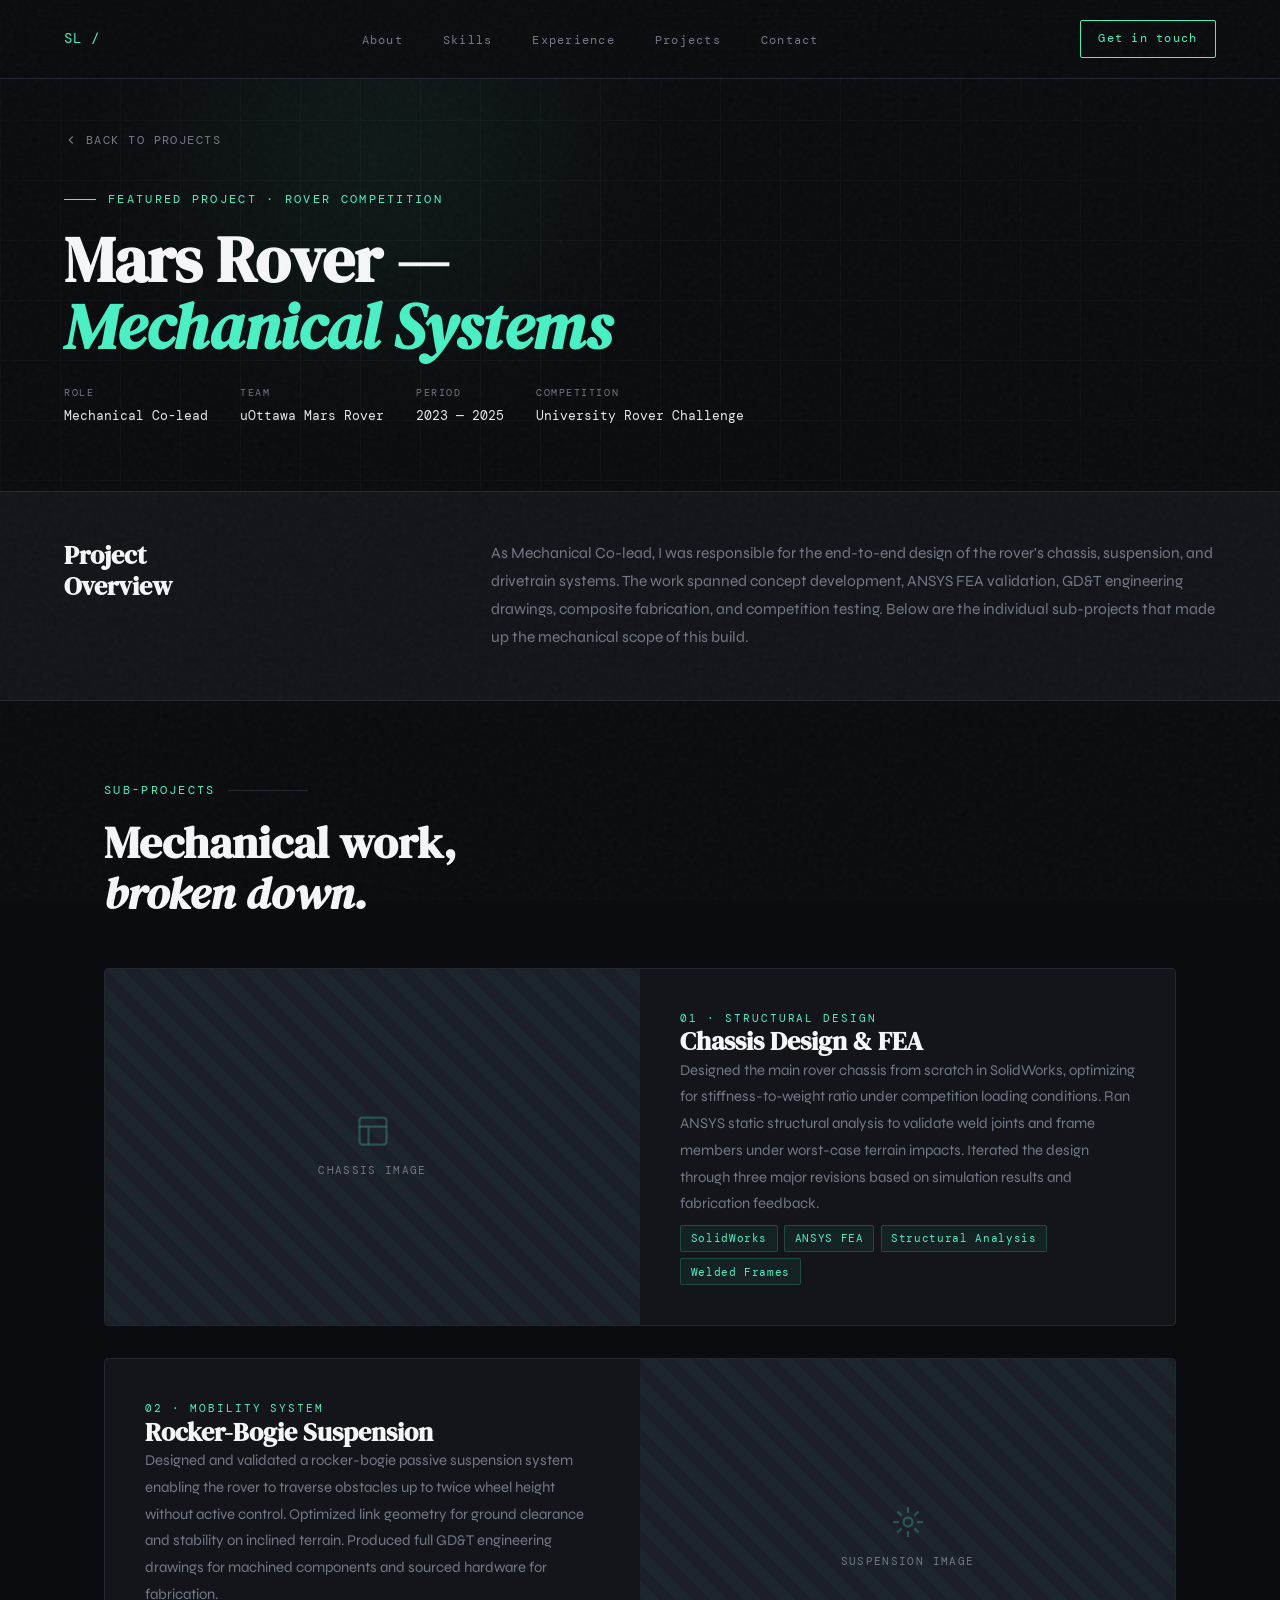
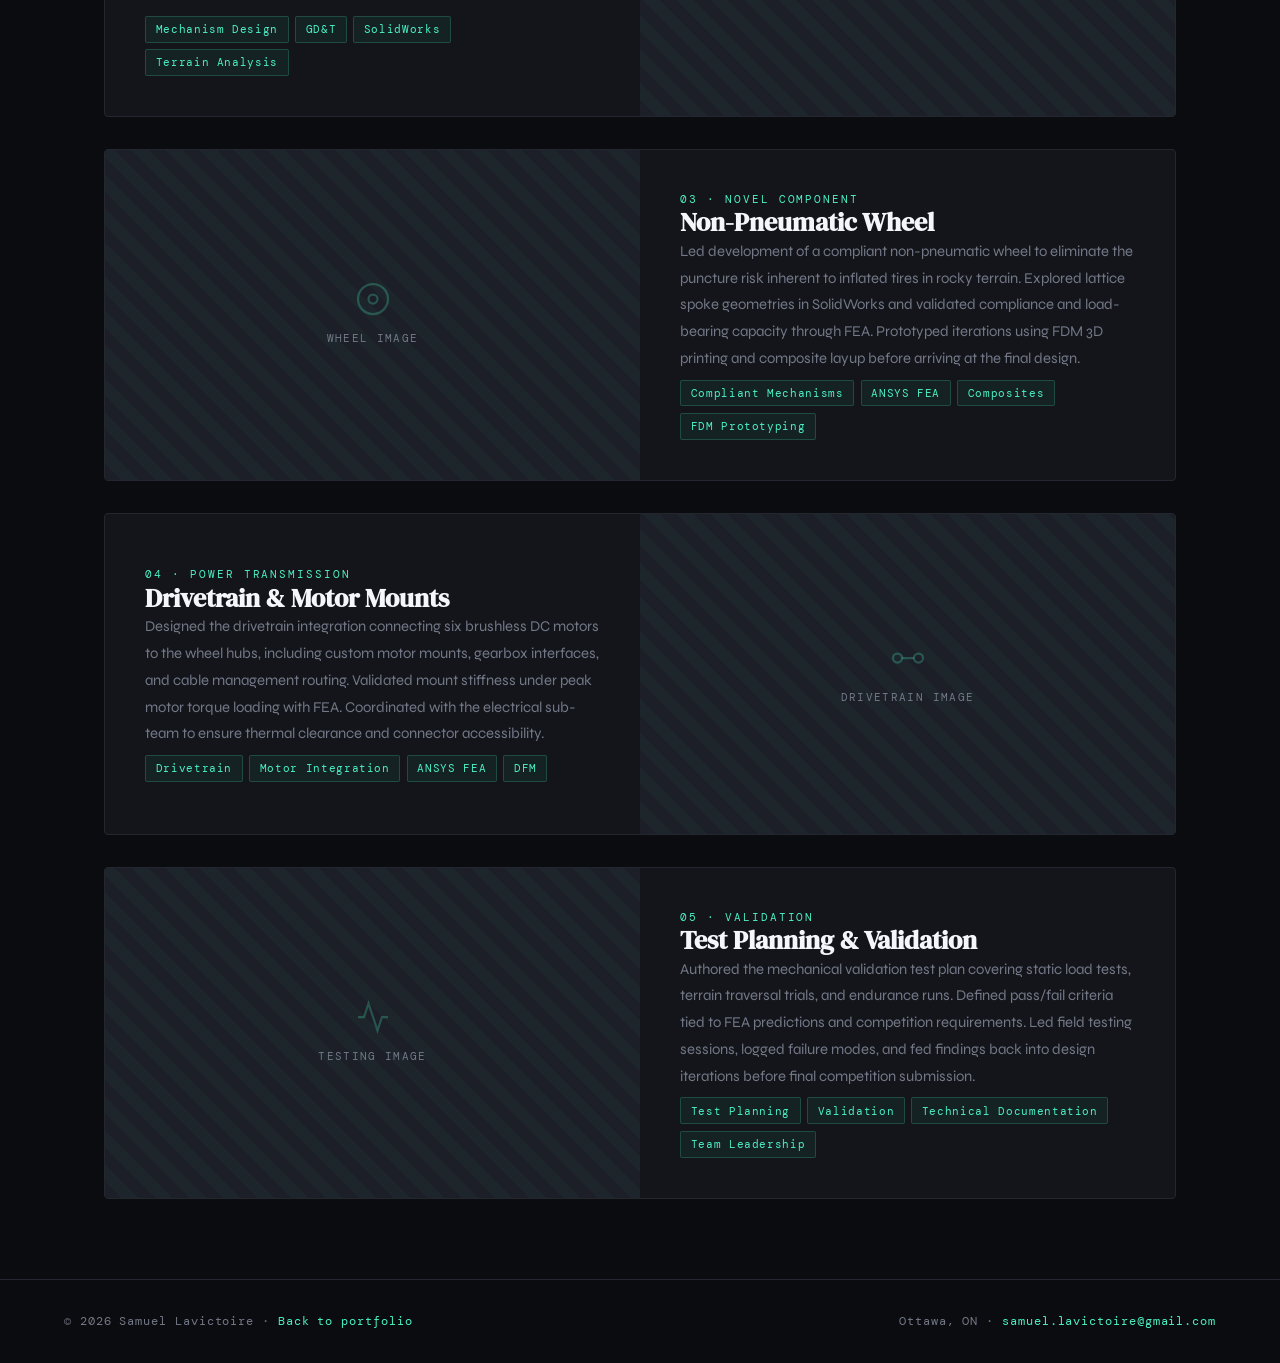
==== rover.html @ cd23159d "added project page" ====
<!DOCTYPE html>
<html lang="en">
<head>
  <meta charset="UTF-8" />
  <meta name="viewport" content="width=device-width, initial-scale=1.0" />
  <title>Mars Rover Project — Samuel Lavictoire</title>
  <link rel="preconnect" href="https://fonts.googleapis.com" />
  <link rel="preconnect" href="https://fonts.gstatic.com" crossorigin />
  <link href="https://fonts.googleapis.com/css2?family=DM+Serif+Display:ital@0;1&family=DM+Mono:wght@300;400;500&family=Syne:wght@400;500;600;700;800&display=swap" rel="stylesheet" />
  <link rel="stylesheet" href="style.css" />
  <style>
    /* ─── ROVER PAGE EXTRAS ──────────────────────────── */

    /* Hero banner */
    .rover-hero {
      min-height: 52vh;
      max-width: 100%;
      padding: 0 4rem;
      display: flex;
      align-items: flex-end;
      position: relative;
      overflow: hidden;
      padding-bottom: 4rem;
    }
    .rover-hero-bg {
      position: absolute;
      inset: 0;
      background-image:
        linear-gradient(var(--border) 1px, transparent 1px),
        linear-gradient(90deg, var(--border) 1px, transparent 1px);
      background-size: 60px 60px;
      opacity: 0.3;
      mask-image: radial-gradient(ellipse 80% 90% at 40% 60%, black 20%, transparent 100%);
    }
    .rover-hero-glow {
      position: absolute;
      width: 600px; height: 600px;
      border-radius: 50%;
      background: radial-gradient(circle, rgba(74,240,196,0.06) 0%, transparent 70%);
      top: 30%; left: 30%;
      transform: translate(-50%, -50%);
      pointer-events: none;
    }
    .rover-hero-inner {
      position: relative;
      width: 100%;
      max-width: 1200px;
      margin: 0 auto;
      padding-top: 8rem;
    }
    .back-link {
      display: inline-flex;
      align-items: center;
      gap: 0.5rem;
      font-family: var(--ff-mono);
      font-size: 0.75rem;
      letter-spacing: 0.12em;
      color: var(--muted);
      margin-bottom: 2.5rem;
      transition: color 0.2s;
      animation: fadeUp 0.5s var(--ease) both;
    }
    .back-link:hover { color: var(--accent); }
    .back-link svg { width: 14px; height: 14px; }
    .rover-hero-label {
      font-family: var(--ff-mono);
      font-size: 0.72rem;
      letter-spacing: 0.2em;
      color: var(--accent);
      margin-bottom: 1rem;
      display: flex;
      align-items: center;
      gap: 0.75rem;
      animation: fadeUp 0.6s 0.05s var(--ease) both;
    }
    .rover-hero-label::before {
      content: '';
      display: block;
      width: 2rem; height: 1px;
      background: var(--accent);
    }
    .rover-hero-title {
      font-family: var(--ff-display);
      font-size: clamp(2.2rem, 5vw, 4.5rem);
      color: var(--heading);
      line-height: 1.05;
      margin-bottom: 1.5rem;
      animation: fadeUp 0.6s 0.1s var(--ease) both;
    }
    .rover-hero-title em { font-style: italic; color: var(--accent); }
    .rover-hero-meta {
      display: flex;
      flex-wrap: wrap;
      gap: 2rem;
      animation: fadeUp 0.6s 0.15s var(--ease) both;
    }
    .rover-meta-item {
      display: flex;
      flex-direction: column;
      gap: 0.2rem;
    }
    .rover-meta-label {
      font-family: var(--ff-mono);
      font-size: 0.65rem;
      letter-spacing: 0.15em;
      color: var(--muted);
    }
    .rover-meta-value {
      font-family: var(--ff-mono);
      font-size: 0.82rem;
      color: var(--text);
    }

    /* Overview strip */
    .rover-overview {
      border-top: 1px solid var(--border);
      border-bottom: 1px solid var(--border);
      padding: 3rem 4rem;
      max-width: 100%;
      background: var(--surface);
    }
    .rover-overview-inner {
      max-width: 1200px;
      margin: 0 auto;
      display: grid;
      grid-template-columns: 1fr 2fr;
      gap: 4rem;
      align-items: start;
    }
    .rover-overview h2 {
      font-family: var(--ff-display);
      font-size: 1.6rem;
      color: var(--heading);
      line-height: 1.2;
    }
    .rover-overview p {
      color: var(--muted);
      font-size: 0.97rem;
      line-height: 1.8;
    }

    /* Sub-project cards section */
    .rover-projects-section {
      padding: 5rem 4rem;
      max-width: 1200px;
      margin: 0 auto;
    }
    .rover-projects-grid {
      display: grid;
      grid-template-columns: 1fr;
      gap: 2rem;
    }

    /* Each sub-project card */
    .rp-card {
      background: var(--surface);
      border: 1px solid var(--border);
      border-radius: 4px;
      display: grid;
      grid-template-columns: 1fr 1fr;
      overflow: hidden;
      transition: border-color 0.3s var(--ease), transform 0.3s var(--ease);
      opacity: 0;
      transform: translateY(24px);
    }
    .rp-card.visible {
      opacity: 1;
      transform: none;
    }
    .rp-card:hover { border-color: var(--accent); transform: translateY(-3px); }
    .rp-card.reverse { grid-template-columns: 1fr 1fr; }
    .rp-card.reverse .rp-image { order: 2; }
    .rp-card.reverse .rp-content { order: 1; }

    .rp-image {
      position: relative;
      overflow: hidden;
      min-height: 320px;
      background: var(--surface2);
    }
    .rp-image img {
      width: 100%;
      height: 100%;
      object-fit: cover;
      display: block;
      transition: transform 0.5s var(--ease);
    }
    .rp-card:hover .rp-image img { transform: scale(1.04); }
    .rp-image-placeholder {
      width: 100%;
      height: 100%;
      min-height: 320px;
      display: flex;
      align-items: center;
      justify-content: center;
      flex-direction: column;
      gap: 0.75rem;
      background: var(--surface2);
      position: relative;
      overflow: hidden;
    }
    .rp-image-placeholder::before {
      content: '';
      position: absolute;
      inset: 0;
      background: repeating-linear-gradient(
        45deg,
        transparent,
        transparent 12px,
        rgba(74,240,196,0.03) 12px,
        rgba(74,240,196,0.03) 24px
      );
    }
    .rp-image-placeholder span {
      font-family: var(--ff-mono);
      font-size: 0.7rem;
      letter-spacing: 0.12em;
      color: var(--muted);
      position: relative;
    }

    .rp-content {
      padding: 2.5rem;
      display: flex;
      flex-direction: column;
      gap: 1rem;
      justify-content: center;
    }
    .rp-number {
      font-family: var(--ff-display);
      font-size: 3.5rem;
      color: rgba(74,240,196,0.08);
      line-height: 1;
      position: absolute;
      top: 1.5rem;
      right: 2rem;
      pointer-events: none;
      user-select: none;
    }
    .rp-content-inner { position: relative; }
    .rp-label {
      font-family: var(--ff-mono);
      font-size: 0.68rem;
      letter-spacing: 0.18em;
      color: var(--accent);
    }
    .rp-title {
      font-family: var(--ff-display);
      font-size: 1.6rem;
      color: var(--heading);
      line-height: 1.15;
    }
    .rp-desc {
      color: var(--muted);
      font-size: 0.93rem;
      line-height: 1.8;
    }
    .rp-tags {
      display: flex;
      flex-wrap: wrap;
      gap: 0.4rem;
      margin-top: 0.5rem;
    }
    .rp-tag {
      font-family: var(--ff-mono);
      font-size: 0.68rem;
      padding: 0.2rem 0.6rem;
      background: rgba(74,240,196,0.06);
      border: 1px solid rgba(74,240,196,0.2);
      color: var(--accent);
      border-radius: 2px;
      letter-spacing: 0.06em;
    }

    /* Responsive */
    @media (max-width: 900px) {
      .rover-hero { padding: 0 2rem 3rem; }
      .rover-hero-inner { padding-top: 6rem; }
      .rover-overview { padding: 2.5rem 2rem; }
      .rover-overview-inner { grid-template-columns: 1fr; gap: 1.5rem; }
      .rover-projects-section { padding: 3.5rem 2rem; }
      .rp-card { grid-template-columns: 1fr; }
      .rp-card.reverse .rp-image { order: 0; }
      .rp-card.reverse .rp-content { order: 0; }
      .rp-image { min-height: 220px; }
      .rp-image-placeholder { min-height: 220px; }
    }
  </style>
</head>
<body>

  <!-- NAV -->
  <nav>
    <div class="nav-logo">SL /</div>
    <ul class="nav-links">
      <li><a href="index.html#about">About</a></li>
      <li><a href="index.html#skills">Skills</a></li>
      <li><a href="index.html#experience">Experience</a></li>
      <li><a href="index.html#projects">Projects</a></li>
      <li><a href="index.html#contact">Contact</a></li>
    </ul>
    <a href="mailto:samuel.lavictoire@gmail.com" class="nav-cta">Get in touch</a>
  </nav>

  <!-- HERO -->
  <div class="rover-hero">
    <div class="rover-hero-bg"></div>
    <div class="rover-hero-glow"></div>
    <div class="rover-hero-inner">
      <a href="index.html#projects" class="back-link">
        <svg viewBox="0 0 24 24" fill="none" stroke="currentColor" stroke-width="2">
          <polyline points="15,18 9,12 15,6"/>
        </svg>
        BACK TO PROJECTS
      </a>
      <p class="rover-hero-label">FEATURED PROJECT · ROVER COMPETITION</p>
      <h1 class="rover-hero-title">Mars Rover —<br><em>Mechanical Systems</em></h1>
      <div class="rover-hero-meta">
        <div class="rover-meta-item">
          <span class="rover-meta-label">ROLE</span>
          <span class="rover-meta-value">Mechanical Co-lead</span>
        </div>
        <div class="rover-meta-item">
          <span class="rover-meta-label">TEAM</span>
          <span class="rover-meta-value">uOttawa Mars Rover</span>
        </div>
        <div class="rover-meta-item">
          <span class="rover-meta-label">PERIOD</span>
          <span class="rover-meta-value">2023 — 2025</span>
        </div>
        <div class="rover-meta-item">
          <span class="rover-meta-label">COMPETITION</span>
          <span class="rover-meta-value">University Rover Challenge</span>
        </div>
      </div>
    </div>
  </div>

  <!-- OVERVIEW STRIP -->
  <div class="rover-overview">
    <div class="rover-overview-inner">
      <h2>Project<br>Overview</h2>
      <p>
        As Mechanical Co-lead, I was responsible for the end-to-end design of the rover's chassis,
        suspension, and drivetrain systems. The work spanned concept development, ANSYS FEA validation,
        GD&T engineering drawings, composite fabrication, and competition testing. Below are the individual
        sub-projects that made up the mechanical scope of this build.
      </p>
    </div>
  </div>

  <!-- SUB-PROJECT CARDS -->
  <div class="rover-projects-section">
    <div class="section-label">SUB-PROJECTS</div>
    <h2 class="section-heading" style="margin-bottom:3rem;">Mechanical work,<br><em>broken down.</em></h2>

    <div class="rover-projects-grid">

      <!-- 1. Chassis Design -->
      <div class="rp-card">
        <div class="rp-image">
          <!--
            Replace with: <img src="assets/chassis.jpg" alt="Rover Chassis" />
          -->
          <div class="rp-image-placeholder">
            <svg width="36" height="36" viewBox="0 0 24 24" fill="none" stroke="rgba(74,240,196,0.25)" stroke-width="1.5">
              <rect x="3" y="3" width="18" height="18" rx="2"/><path d="M3 9h18M9 21V9"/>
            </svg>
            <span>CHASSIS IMAGE</span>
          </div>
        </div>
        <div class="rp-content">
          <div class="rp-content-inner">
            <div class="rp-label">01 · STRUCTURAL DESIGN</div>
            <h3 class="rp-title">Chassis Design &amp; FEA</h3>
            <p class="rp-desc">
              Designed the main rover chassis from scratch in SolidWorks, optimizing for stiffness-to-weight
              ratio under competition loading conditions. Ran ANSYS static structural analysis to validate
              weld joints and frame members under worst-case terrain impacts. Iterated the design through
              three major revisions based on simulation results and fabrication feedback.
            </p>
            <div class="rp-tags">
              <span class="rp-tag">SolidWorks</span>
              <span class="rp-tag">ANSYS FEA</span>
              <span class="rp-tag">Structural Analysis</span>
              <span class="rp-tag">Welded Frames</span>
            </div>
          </div>
        </div>
      </div>

      <!-- 2. Suspension (reversed) -->
      <div class="rp-card reverse">
        <div class="rp-image">
          <!--
            Replace with: <img src="assets/new_suspension_design_1.jpg" alt="Suspension System" />
          -->
          <div class="rp-image-placeholder">
            <svg width="36" height="36" viewBox="0 0 24 24" fill="none" stroke="rgba(74,240,196,0.25)" stroke-width="1.5">
              <circle cx="12" cy="12" r="3"/><path d="M12 2v4M12 18v4M4.93 4.93l2.83 2.83M16.24 16.24l2.83 2.83M2 12h4M18 12h4M4.93 19.07l2.83-2.83M16.24 7.76l2.83-2.83"/>
            </svg>
            <span>SUSPENSION IMAGE</span>
          </div>
        </div>
        <div class="rp-content">
          <div class="rp-content-inner">
            <div class="rp-label">02 · MOBILITY SYSTEM</div>
            <h3 class="rp-title">Rocker-Bogie Suspension</h3>
            <p class="rp-desc">
              Designed and validated a rocker-bogie passive suspension system enabling the rover to traverse
              obstacles up to twice wheel height without active control. Optimized link geometry for ground
              clearance and stability on inclined terrain. Produced full GD&T engineering drawings for
              machined components and sourced hardware for fabrication.
            </p>
            <div class="rp-tags">
              <span class="rp-tag">Mechanism Design</span>
              <span class="rp-tag">GD&amp;T</span>
              <span class="rp-tag">SolidWorks</span>
              <span class="rp-tag">Terrain Analysis</span>
            </div>
          </div>
        </div>
      </div>

      <!-- 3. Non-pneumatic wheel -->
      <div class="rp-card">
        <div class="rp-image">
          <!--
            Replace with: <img src="assets/wheel.jpg" alt="Non-pneumatic Wheel" />
          -->
          <div class="rp-image-placeholder">
            <svg width="36" height="36" viewBox="0 0 24 24" fill="none" stroke="rgba(74,240,196,0.25)" stroke-width="1.5">
              <circle cx="12" cy="12" r="10"/><circle cx="12" cy="12" r="3"/>
            </svg>
            <span>WHEEL IMAGE</span>
          </div>
        </div>
        <div class="rp-content">
          <div class="rp-content-inner">
            <div class="rp-label">03 · NOVEL COMPONENT</div>
            <h3 class="rp-title">Non-Pneumatic Wheel</h3>
            <p class="rp-desc">
              Led development of a compliant non-pneumatic wheel to eliminate the puncture risk inherent
              to inflated tires in rocky terrain. Explored lattice spoke geometries in SolidWorks and
              validated compliance and load-bearing capacity through FEA. Prototyped iterations using
              FDM 3D printing and composite layup before arriving at the final design.
            </p>
            <div class="rp-tags">
              <span class="rp-tag">Compliant Mechanisms</span>
              <span class="rp-tag">ANSYS FEA</span>
              <span class="rp-tag">Composites</span>
              <span class="rp-tag">FDM Prototyping</span>
            </div>
          </div>
        </div>
      </div>

      <!-- 4. Drivetrain (reversed) -->
      <div class="rp-card reverse">
        <div class="rp-image">
          <!--
            Replace with: <img src="assets/drivetrain.jpg" alt="Drivetrain" />
          -->
          <div class="rp-image-placeholder">
            <svg width="36" height="36" viewBox="0 0 24 24" fill="none" stroke="rgba(74,240,196,0.25)" stroke-width="1.5">
              <circle cx="5" cy="12" r="3"/><circle cx="19" cy="12" r="3"/><line x1="8" y1="12" x2="16" y2="12"/>
            </svg>
            <span>DRIVETRAIN IMAGE</span>
          </div>
        </div>
        <div class="rp-content">
          <div class="rp-content-inner">
            <div class="rp-label">04 · POWER TRANSMISSION</div>
            <h3 class="rp-title">Drivetrain &amp; Motor Mounts</h3>
            <p class="rp-desc">
              Designed the drivetrain integration connecting six brushless DC motors to the wheel hubs,
              including custom motor mounts, gearbox interfaces, and cable management routing. Validated
              mount stiffness under peak motor torque loading with FEA. Coordinated with the electrical
              sub-team to ensure thermal clearance and connector accessibility.
            </p>
            <div class="rp-tags">
              <span class="rp-tag">Drivetrain</span>
              <span class="rp-tag">Motor Integration</span>
              <span class="rp-tag">ANSYS FEA</span>
              <span class="rp-tag">DFM</span>
            </div>
          </div>
        </div>
      </div>

      <!-- 5. Test planning -->
      <div class="rp-card">
        <div class="rp-image">
          <!--
            Replace with: <img src="assets/testing.jpg" alt="Validation Testing" />
          -->
          <div class="rp-image-placeholder">
            <svg width="36" height="36" viewBox="0 0 24 24" fill="none" stroke="rgba(74,240,196,0.25)" stroke-width="1.5">
              <polyline points="22,12 18,12 15,21 9,3 6,12 2,12"/>
            </svg>
            <span>TESTING IMAGE</span>
          </div>
        </div>
        <div class="rp-content">
          <div class="rp-content-inner">
            <div class="rp-label">05 · VALIDATION</div>
            <h3 class="rp-title">Test Planning &amp; Validation</h3>
            <p class="rp-desc">
              Authored the mechanical validation test plan covering static load tests, terrain traversal
              trials, and endurance runs. Defined pass/fail criteria tied to FEA predictions and competition
              requirements. Led field testing sessions, logged failure modes, and fed findings back into
              design iterations before final competition submission.
            </p>
            <div class="rp-tags">
              <span class="rp-tag">Test Planning</span>
              <span class="rp-tag">Validation</span>
              <span class="rp-tag">Technical Documentation</span>
              <span class="rp-tag">Team Leadership</span>
            </div>
          </div>
        </div>
      </div>

    </div>
  </div>

  <!-- FOOTER -->
  <footer>
    <p>© 2026 Samuel Lavictoire · <a href="index.html">Back to portfolio</a></p>
    <p>Ottawa, ON · <a href="mailto:samuel.lavictoire@gmail.com">samuel.lavictoire@gmail.com</a></p>
  </footer>

  <script>
    // Animate cards on scroll
    const cards = document.querySelectorAll('.rp-card');
    const observer = new IntersectionObserver((entries) => {
      entries.forEach((e, i) => {
        if (e.isIntersecting) {
          setTimeout(() => e.target.classList.add('visible'), i * 100);
        }
      });
    }, { threshold: 0.1 });
    cards.forEach(el => observer.observe(el));

    // Mobile fallback
    setTimeout(() => {
      cards.forEach(el => el.classList.add('visible'));
    }, 800);
  </script>
</body>
</html>
---- style.css ----
/* ─── TOKENS ─────────────────────────────────────── */
:root {
  --bg:        #0b0c0f;
  --surface:   #13151a;
  --surface2:  #1c1f27;
  --border:    #242730;
  --accent:    #4af0c4;
  --accent2:   #4a90f0;
  --text:      #e8eaf0;
  --muted:     #737887;
  --heading:   #f5f6fa;
  --ff-display: 'DM Serif Display', Georgia, serif;
  --ff-sans:   'Syne', sans-serif;
  --ff-mono:   'DM Mono', monospace;
  --ease:      cubic-bezier(.22,1,.36,1);
}

/* ─── RESET ──────────────────────────────────────── */
*, *::before, *::after { box-sizing: border-box; margin: 0; padding: 0; }
html { scroll-behavior: smooth; }
body {
  background: var(--bg);
  color: var(--text);
  font-family: var(--ff-sans);
  font-size: 16px;
  line-height: 1.7;
  overflow-x: hidden;
}
a { color: inherit; text-decoration: none; }
img { display: block; max-width: 100%; }
ul { list-style: none; }

/* ─── NOISE OVERLAY ──────────────────────────────── */
body::before {
  content: '';
  position: fixed;
  inset: 0;
  background-image: url("data:image/svg+xml,%3Csvg viewBox='0 0 200 200' xmlns='http://www.w3.org/2000/svg'%3E%3Cfilter id='n'%3E%3CfeTurbulence type='fractalNoise' baseFrequency='0.9' numOctaves='4' stitchTiles='stitch'/%3E%3C/filter%3E%3Crect width='100%25' height='100%25' filter='url(%23n)' opacity='1'/%3E%3C/svg%3E");
  opacity: 0.028;
  pointer-events: none;
  z-index: 9999;
}

/* ─── SCROLLBAR ──────────────────────────────────── */
::-webkit-scrollbar { width: 4px; }
::-webkit-scrollbar-track { background: var(--bg); }
::-webkit-scrollbar-thumb { background: var(--accent); border-radius: 2px; }

/* ─── NAV ────────────────────────────────────────── */
nav {
  position: fixed;
  top: 0; left: 0; right: 0;
  z-index: 100;
  display: flex;
  align-items: center;
  justify-content: space-between;
  padding: 1.25rem 4rem;
  background: rgba(11,12,15,0.75);
  backdrop-filter: blur(18px);
  border-bottom: 1px solid var(--border);
}
.nav-logo {
  font-family: var(--ff-mono);
  font-size: 0.85rem;
  color: var(--accent);
  letter-spacing: 0.08em;
}
.nav-links {
  display: flex;
  gap: 2.5rem;
}
.nav-links a {
  font-family: var(--ff-mono);
  font-size: 0.78rem;
  letter-spacing: 0.1em;
  color: var(--muted);
  transition: color 0.25s;
}
.nav-links a:hover { color: var(--accent); }
.nav-cta {
  font-family: var(--ff-mono);
  font-size: 0.78rem;
  letter-spacing: 0.1em;
  color: var(--accent);
  border: 1px solid var(--accent);
  padding: 0.45rem 1.1rem;
  border-radius: 2px;
  transition: background 0.25s, color 0.25s;
}
.nav-cta:hover { background: var(--accent); color: var(--bg); }

/* ─── SECTIONS ───────────────────────────────────── */
section { padding: 7rem 4rem; max-width: 1200px; margin: 0 auto; }

/* ─── HERO ───────────────────────────────────────── */
#hero {
  min-height: 100vh;
  max-width: 100%;
  padding: 0 4rem;
  display: flex;
  align-items: center;
  position: relative;
  overflow: hidden;
}
.hero-grid-bg {
  position: absolute;
  inset: 0;
  background-image:
    linear-gradient(var(--border) 1px, transparent 1px),
    linear-gradient(90deg, var(--border) 1px, transparent 1px);
  background-size: 60px 60px;
  opacity: 0.35;
  mask-image: radial-gradient(ellipse 70% 80% at 60% 50%, black 30%, transparent 100%);
}
.hero-glow {
  position: absolute;
  width: 700px; height: 700px;
  border-radius: 50%;
  background: radial-gradient(circle, rgba(74,240,196,0.07) 0%, transparent 70%);
  top: 50%; left: 55%;
  transform: translate(-50%, -50%);
  pointer-events: none;
}
.hero-inner {
  position: relative;
  display: grid;
  grid-template-columns: 1fr auto;
  align-items: center;
  gap: 4rem;
  width: 100%;
  max-width: 1200px;
  margin: 0 auto;
  padding-top: 5rem;
}
.hero-tag {
  font-family: var(--ff-mono);
  font-size: 0.78rem;
  letter-spacing: 0.15em;
  color: var(--accent);
  margin-bottom: 1.5rem;
  display: flex;
  align-items: center;
  gap: 0.75rem;
  animation: fadeUp 0.7s var(--ease) both;
}
.hero-tag::before {
  content: '';
  display: block;
  width: 2rem; height: 1px;
  background: var(--accent);
}
.hero-name {
  font-family: var(--ff-display);
  font-size: clamp(3rem, 6vw, 5.5rem);
  color: var(--heading);
  line-height: 1.05;
  margin-bottom: 0.5rem;
  animation: fadeUp 0.7s 0.1s var(--ease) both;
}
.hero-name em {
  font-style: italic;
  color: var(--accent);
}
.hero-title {
  font-family: var(--ff-mono);
  font-size: 0.9rem;
  color: var(--muted);
  letter-spacing: 0.12em;
  margin-bottom: 2rem;
  animation: fadeUp 0.7s 0.18s var(--ease) both;
}
.hero-desc {
  font-size: 1.05rem;
  color: var(--text);
  max-width: 520px;
  line-height: 1.75;
  margin-bottom: 3rem;
  animation: fadeUp 0.7s 0.25s var(--ease) both;
}
.hero-actions {
  display: flex;
  gap: 1rem;
  animation: fadeUp 0.7s 0.32s var(--ease) both;
}
.btn-primary {
  background: var(--accent);
  color: var(--bg);
  font-family: var(--ff-mono);
  font-size: 0.82rem;
  letter-spacing: 0.1em;
  padding: 0.8rem 1.8rem;
  border-radius: 2px;
  transition: opacity 0.2s, transform 0.2s;
}
.btn-primary:hover { opacity: 0.85; transform: translateY(-2px); }
.btn-outline {
  border: 1px solid var(--border);
  color: var(--text);
  font-family: var(--ff-mono);
  font-size: 0.82rem;
  letter-spacing: 0.1em;
  padding: 0.8rem 1.8rem;
  border-radius: 2px;
  transition: border-color 0.2s, color 0.2s, transform 0.2s;
}
.btn-outline:hover { border-color: var(--accent); color: var(--accent); transform: translateY(-2px); }

/* ─── PHOTO ──────────────────────────────────────── */
.hero-photo-wrap {
  animation: fadeUp 0.7s 0.2s var(--ease) both;
  flex-shrink: 0;
}
.hero-photo {
  width: 280px; height: 340px;
  object-fit: cover;
  border-radius: 4px;
  border: 1px solid var(--border);
  display: block;
  background: var(--surface2);
  position: relative;
}
.hero-photo-frame {
  position: relative;
  display: inline-block;
}
.hero-photo-frame::after {
  content: '';
  position: absolute;
  inset: -8px;
  border: 1px solid var(--accent);
  border-radius: 4px;
  opacity: 0.3;
  pointer-events: none;
}

/* ─── SCROLL INDICATOR ───────────────────────────── */
.hero-scroll {
  position: absolute;
  bottom: 2.5rem;
  left: 50%;
  transform: translateX(-50%);
  display: flex;
  flex-direction: column;
  align-items: center;
  gap: 0.5rem;
  animation: fadeUp 1s 0.6s var(--ease) both;
  opacity: 0;
}
.hero-scroll span {
  font-family: var(--ff-mono);
  font-size: 0.7rem;
  letter-spacing: 0.15em;
  color: var(--muted);
  writing-mode: vertical-lr;
}
.hero-scroll-line {
  width: 1px; height: 3rem;
  background: linear-gradient(to bottom, var(--accent), transparent);
  animation: scrollPulse 1.8s ease-in-out infinite;
}
@media (max-width: 900px) {
  .timeline-item {
    opacity: 1;
    transform: none;
  }
}


/* ─── SECTION LABELS ─────────────────────────────── */
.section-label {
  font-family: var(--ff-mono);
  font-size: 0.72rem;
  letter-spacing: 0.2em;
  color: var(--accent);
  margin-bottom: 1rem;
  display: flex;
  align-items: center;
  gap: 0.75rem;
}
.section-label::after {
  content: '';
  flex: 1;
  height: 1px;
  background: var(--border);
  max-width: 80px;
}
.section-heading {
  font-family: var(--ff-display);
  font-size: clamp(2rem, 3.5vw, 3rem);
  color: var(--heading);
  line-height: 1.15;
  margin-bottom: 1rem;
}
.section-sub {
  color: var(--muted);
  max-width: 520px;
  margin-bottom: 4rem;
}

/* ─── ABOUT ──────────────────────────────────────── */
#about { border-top: 1px solid var(--border); }
.about-grid {
  display: grid;
  grid-template-columns: 1fr 1fr;
  gap: 5rem;
  align-items: start;
}
.about-text p { color: var(--text); margin-bottom: 1rem; }
.about-text p:last-child { margin-bottom: 0; }
.about-facts {
  display: grid;
  grid-template-columns: 1fr 1fr;
  gap: 1rem;
}
.fact-card {
  background: var(--surface);
  border: 1px solid var(--border);
  border-radius: 4px;
  padding: 1.5rem;
  transition: border-color 0.25s, transform 0.25s;
}
.fact-card:hover { border-color: var(--accent); transform: translateY(-3px); }
.fact-num {
  font-family: var(--ff-display);
  font-size: 2.2rem;
  color: var(--accent);
  line-height: 1;
  margin-bottom: 0.25rem;
}
.fact-label {
  font-family: var(--ff-mono);
  font-size: 0.72rem;
  letter-spacing: 0.12em;
  color: var(--muted);
}

/* ─── SKILLS ─────────────────────────────────────── */
#skills { border-top: 1px solid var(--border); }
.skills-grid {
  display: grid;
  grid-template-columns: repeat(3, 1fr);
  gap: 1.5rem;
}
.skill-group {
  background: var(--surface);
  border: 1px solid var(--border);
  border-radius: 4px;
  padding: 1.75rem;
  transition: border-color 0.25s;
}
.skill-group:hover { border-color: var(--accent2); }
.skill-group-title {
  font-family: var(--ff-mono);
  font-size: 0.72rem;
  letter-spacing: 0.15em;
  color: var(--accent2);
  margin-bottom: 1.25rem;
}
.skill-tags {
  display: flex;
  flex-wrap: wrap;
  gap: 0.5rem;
}
.skill-tag {
  font-family: var(--ff-mono);
  font-size: 0.72rem;
  padding: 0.3rem 0.75rem;
  background: var(--surface2);
  border: 1px solid var(--border);
  border-radius: 2px;
  color: var(--text);
  letter-spacing: 0.06em;
}

/* ─── EXPERIENCE ─────────────────────────────────── */
#experience { border-top: 1px solid var(--border); }
.timeline {
  position: relative;
  padding-left: 2rem;
}
.timeline::before {
  content: '';
  position: absolute;
  left: 0; top: 0.5rem; bottom: 0;
  width: 1px;
  background: linear-gradient(to bottom, var(--accent), var(--border));
}
.timeline-item {
  position: relative;
  margin-bottom: 3rem;
  opacity: 0;
  transform: translateX(-16px);
  transition: opacity 0.5s var(--ease), transform 0.5s var(--ease);
}
.timeline-item.visible { opacity: 1; transform: none; }
.timeline-item::before {
  content: '';
  position: absolute;
  left: -2.375rem;
  top: 0.45rem;
  width: 9px; height: 9px;
  border-radius: 50%;
  background: var(--accent);
  box-shadow: 0 0 0 3px rgba(74,240,196,0.15);
}
.timeline-date {
  font-family: var(--ff-mono);
  font-size: 0.72rem;
  letter-spacing: 0.12em;
  color: var(--muted);
  margin-bottom: 0.35rem;
}
.timeline-role {
  font-family: var(--ff-sans);
  font-size: 1.05rem;
  font-weight: 700;
  color: var(--heading);
  margin-bottom: 0.2rem;
}
.timeline-company {
  font-family: var(--ff-mono);
  font-size: 0.82rem;
  color: var(--accent);
  margin-bottom: 0.75rem;
}
.timeline-desc {
  color: var(--muted);
  font-size: 0.93rem;
  max-width: 580px;
}

/* ─── PROJECTS ───────────────────────────────────── */
#projects { border-top: 1px solid var(--border); }
.projects-grid {
  display: grid;
  grid-template-columns: repeat(2, 1fr);
  gap: 1.5rem;
}
.project-card {
  background: var(--surface);
  border: 1px solid var(--border);
  border-radius: 4px;
  padding: 2rem;
  display: flex;
  flex-direction: column;
  gap: 0.75rem;
  transition: border-color 0.25s, transform 0.25s;
  cursor: default;
}
.project-card:hover { border-color: var(--accent); transform: translateY(-4px); }
.project-card.featured {
  grid-column: span 2;
  display: grid;
  grid-template-columns: 1fr 1fr;
  gap: 2.5rem;
  align-items: center;
}
.project-label {
  font-family: var(--ff-mono);
  font-size: 0.68rem;
  letter-spacing: 0.15em;
  color: var(--accent);
}
.project-title {
  font-family: var(--ff-display);
  font-size: 1.35rem;
  color: var(--heading);
  line-height: 1.2;
}
.project-desc {
  color: var(--muted);
  font-size: 0.92rem;
  line-height: 1.7;
}
.project-tags {
  display: flex;
  flex-wrap: wrap;
  gap: 0.4rem;
  margin-top: auto;
}
.project-tag {
  font-family: var(--ff-mono);
  font-size: 0.68rem;
  padding: 0.2rem 0.6rem;
  background: rgba(74,240,196,0.06);
  border: 1px solid rgba(74,240,196,0.2);
  color: var(--accent);
  border-radius: 2px;
  letter-spacing: 0.06em;
}
.project-visual {
  background: var(--surface2);
  border: 1px solid var(--border);
  border-radius: 4px;
  height: 180px;
  display: flex;
  align-items: center;
  justify-content: center;
  font-family: var(--ff-mono);
  font-size: 0.75rem;
  color: var(--muted);
  letter-spacing: 0.1em;
  position: relative;
  overflow: hidden;
}
.project-visual::before {
  content: '';
  position: absolute;
  inset: 0;
  background: repeating-linear-gradient(
    45deg,
    transparent,
    transparent 10px,
    rgba(74,240,196,0.03) 10px,
    rgba(74,240,196,0.03) 20px
  );
}

/* ─── CONTACT ────────────────────────────────────── */
#contact {
  border-top: 1px solid var(--border);
  text-align: center;
}
#contact .section-label { justify-content: center; }
#contact .section-label::after { display: none; }
#contact .section-sub { margin-left: auto; margin-right: auto; }
.contact-links {
  display: flex;
  justify-content: center;
  gap: 1.5rem;
  flex-wrap: wrap;
  margin-top: 3rem;
}
.contact-link {
  display: flex;
  align-items: center;
  gap: 0.6rem;
  font-family: var(--ff-mono);
  font-size: 0.82rem;
  letter-spacing: 0.08em;
  color: var(--muted);
  border: 1px solid var(--border);
  padding: 0.7rem 1.4rem;
  border-radius: 2px;
  transition: color 0.2s, border-color 0.2s, transform 0.2s;
}
.contact-link:hover { color: var(--accent); border-color: var(--accent); transform: translateY(-2px); }
.contact-link svg { width: 16px; height: 16px; }

/* ─── FOOTER ─────────────────────────────────────── */
footer {
  border-top: 1px solid var(--border);
  padding: 2rem 4rem;
  display: flex;
  align-items: center;
  justify-content: space-between;
}
footer p {
  font-family: var(--ff-mono);
  font-size: 0.72rem;
  color: var(--muted);
  letter-spacing: 0.08em;
}
footer a { color: var(--accent); }

/* ─── ANIMATIONS ─────────────────────────────────── */
@keyframes fadeUp {
  from { opacity: 0; transform: translateY(20px); }
  to   { opacity: 1; transform: none; }
}
@keyframes scrollPulse {
  0%, 100% { opacity: 0.3; }
  50%       { opacity: 1; }
}

/* ─── RESPONSIVE ─────────────────────────────────── */
@media (max-width: 900px) {
  nav { padding: 1.1rem 2rem; }
  .nav-links { display: none; }
  section { padding: 5rem 2rem; }
  #hero { padding: 0 2rem; }
  .hero-inner { grid-template-columns: 1fr; }
  .hero-photo-wrap { display: none; }
  .about-grid { grid-template-columns: 1fr; gap: 2.5rem; }
  .skills-grid { grid-template-columns: 1fr 1fr; }
  .projects-grid { grid-template-columns: 1fr; }
  .project-card.featured { grid-column: span 1; grid-template-columns: 1fr; }
  footer { padding: 1.5rem 2rem; flex-direction: column; gap: 0.5rem; text-align: center; }
}
@media (max-width: 560px) {
  .about-facts { grid-template-columns: 1fr 1fr; }
  .skills-grid { grid-template-columns: 1fr; }
  .contact-links { flex-direction: column; align-items: center; }
}
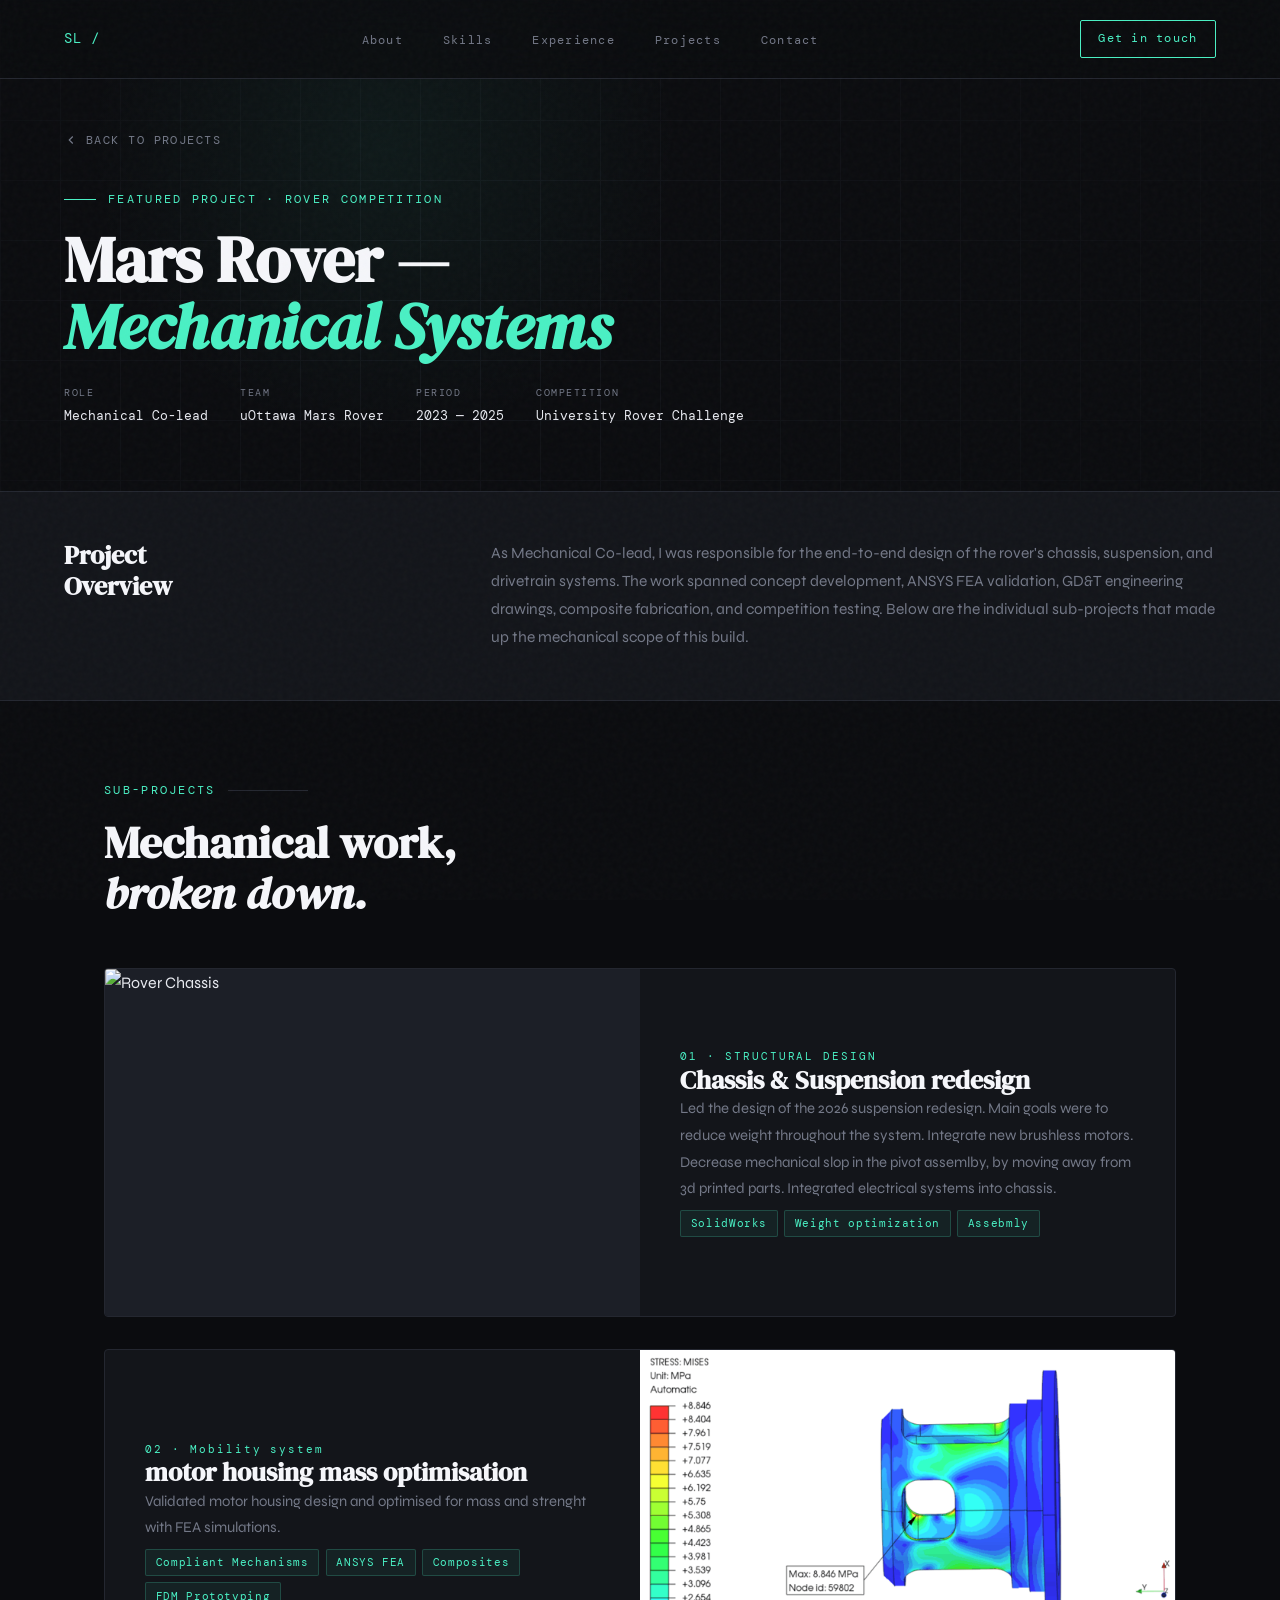
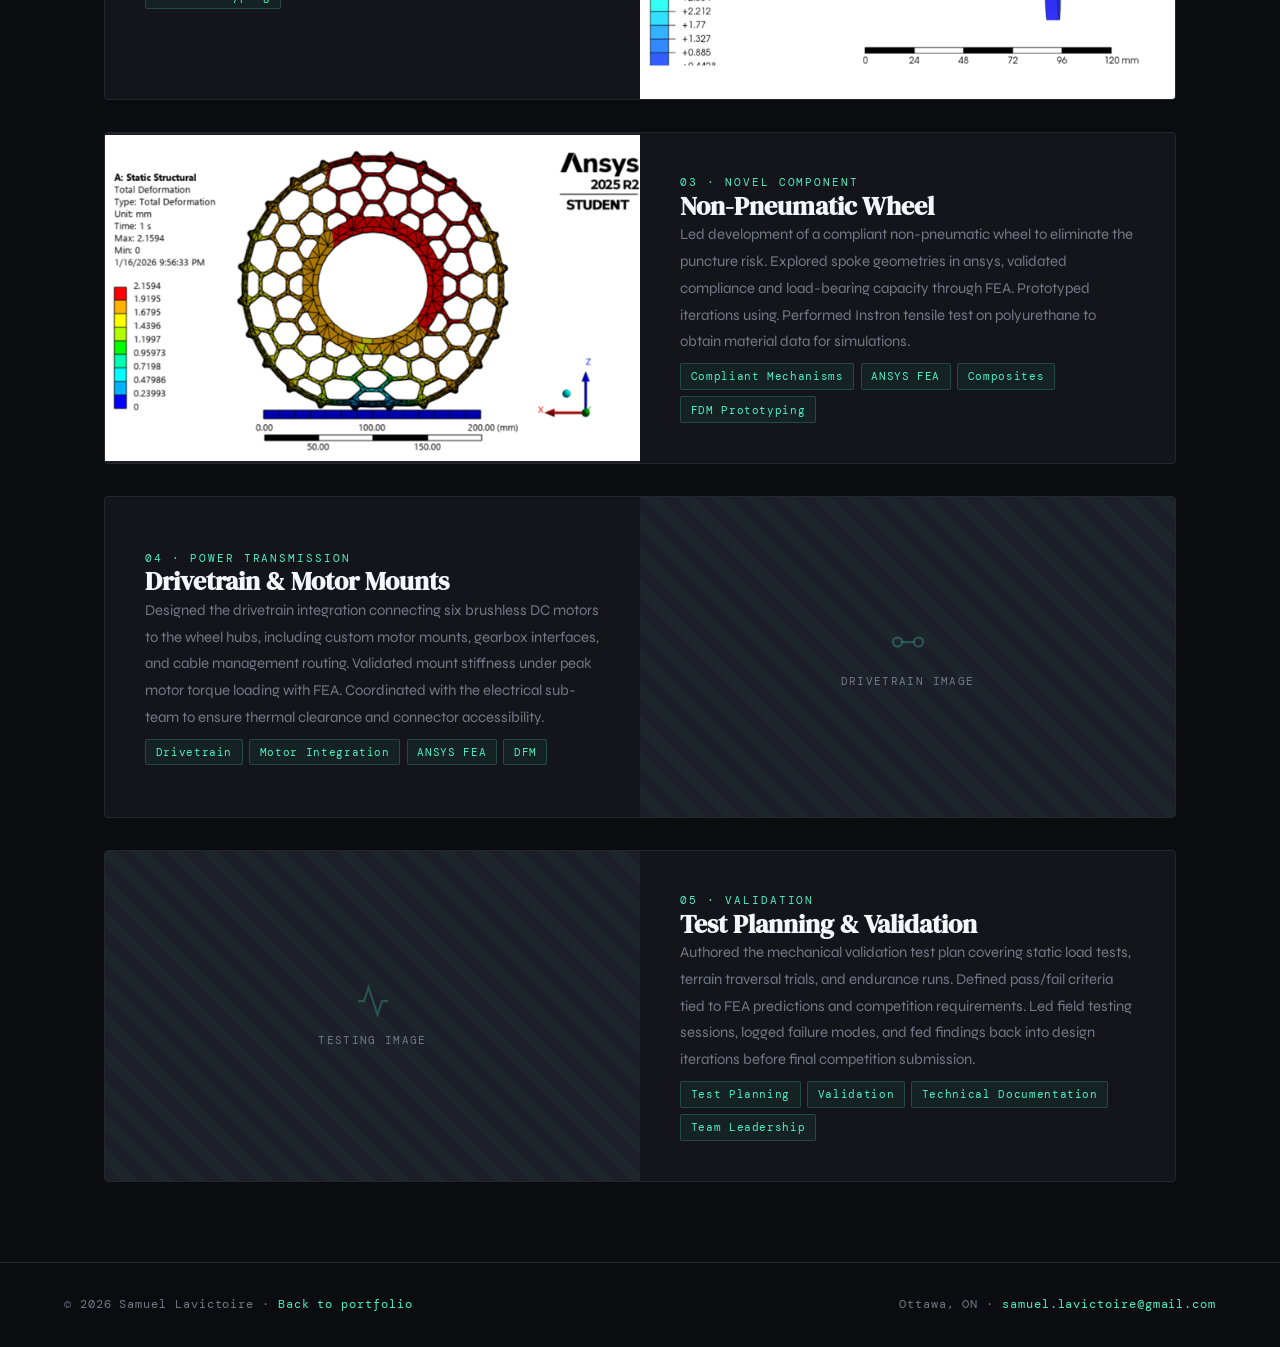
==== commit 5a05a32c: "Added new page for project details of rover plus images" ====
--- a/rover.html
+++ b/rover.html
@@ -8,284 +8,7 @@
   <link rel="preconnect" href="https://fonts.gstatic.com" crossorigin />
   <link href="https://fonts.googleapis.com/css2?family=DM+Serif+Display:ital@0;1&family=DM+Mono:wght@300;400;500&family=Syne:wght@400;500;600;700;800&display=swap" rel="stylesheet" />
   <link rel="stylesheet" href="style.css" />
-  <style>
-    /* ─── ROVER PAGE EXTRAS ──────────────────────────── */
-
-    /* Hero banner */
-    .rover-hero {
-      min-height: 52vh;
-      max-width: 100%;
-      padding: 0 4rem;
-      display: flex;
-      align-items: flex-end;
-      position: relative;
-      overflow: hidden;
-      padding-bottom: 4rem;
-    }
-    .rover-hero-bg {
-      position: absolute;
-      inset: 0;
-      background-image:
-        linear-gradient(var(--border) 1px, transparent 1px),
-        linear-gradient(90deg, var(--border) 1px, transparent 1px);
-      background-size: 60px 60px;
-      opacity: 0.3;
-      mask-image: radial-gradient(ellipse 80% 90% at 40% 60%, black 20%, transparent 100%);
-    }
-    .rover-hero-glow {
-      position: absolute;
-      width: 600px; height: 600px;
-      border-radius: 50%;
-      background: radial-gradient(circle, rgba(74,240,196,0.06) 0%, transparent 70%);
-      top: 30%; left: 30%;
-      transform: translate(-50%, -50%);
-      pointer-events: none;
-    }
-    .rover-hero-inner {
-      position: relative;
-      width: 100%;
-      max-width: 1200px;
-      margin: 0 auto;
-      padding-top: 8rem;
-    }
-    .back-link {
-      display: inline-flex;
-      align-items: center;
-      gap: 0.5rem;
-      font-family: var(--ff-mono);
-      font-size: 0.75rem;
-      letter-spacing: 0.12em;
-      color: var(--muted);
-      margin-bottom: 2.5rem;
-      transition: color 0.2s;
-      animation: fadeUp 0.5s var(--ease) both;
-    }
-    .back-link:hover { color: var(--accent); }
-    .back-link svg { width: 14px; height: 14px; }
-    .rover-hero-label {
-      font-family: var(--ff-mono);
-      font-size: 0.72rem;
-      letter-spacing: 0.2em;
-      color: var(--accent);
-      margin-bottom: 1rem;
-      display: flex;
-      align-items: center;
-      gap: 0.75rem;
-      animation: fadeUp 0.6s 0.05s var(--ease) both;
-    }
-    .rover-hero-label::before {
-      content: '';
-      display: block;
-      width: 2rem; height: 1px;
-      background: var(--accent);
-    }
-    .rover-hero-title {
-      font-family: var(--ff-display);
-      font-size: clamp(2.2rem, 5vw, 4.5rem);
-      color: var(--heading);
-      line-height: 1.05;
-      margin-bottom: 1.5rem;
-      animation: fadeUp 0.6s 0.1s var(--ease) both;
-    }
-    .rover-hero-title em { font-style: italic; color: var(--accent); }
-    .rover-hero-meta {
-      display: flex;
-      flex-wrap: wrap;
-      gap: 2rem;
-      animation: fadeUp 0.6s 0.15s var(--ease) both;
-    }
-    .rover-meta-item {
-      display: flex;
-      flex-direction: column;
-      gap: 0.2rem;
-    }
-    .rover-meta-label {
-      font-family: var(--ff-mono);
-      font-size: 0.65rem;
-      letter-spacing: 0.15em;
-      color: var(--muted);
-    }
-    .rover-meta-value {
-      font-family: var(--ff-mono);
-      font-size: 0.82rem;
-      color: var(--text);
-    }
-
-    /* Overview strip */
-    .rover-overview {
-      border-top: 1px solid var(--border);
-      border-bottom: 1px solid var(--border);
-      padding: 3rem 4rem;
-      max-width: 100%;
-      background: var(--surface);
-    }
-    .rover-overview-inner {
-      max-width: 1200px;
-      margin: 0 auto;
-      display: grid;
-      grid-template-columns: 1fr 2fr;
-      gap: 4rem;
-      align-items: start;
-    }
-    .rover-overview h2 {
-      font-family: var(--ff-display);
-      font-size: 1.6rem;
-      color: var(--heading);
-      line-height: 1.2;
-    }
-    .rover-overview p {
-      color: var(--muted);
-      font-size: 0.97rem;
-      line-height: 1.8;
-    }
-
-    /* Sub-project cards section */
-    .rover-projects-section {
-      padding: 5rem 4rem;
-      max-width: 1200px;
-      margin: 0 auto;
-    }
-    .rover-projects-grid {
-      display: grid;
-      grid-template-columns: 1fr;
-      gap: 2rem;
-    }
-
-    /* Each sub-project card */
-    .rp-card {
-      background: var(--surface);
-      border: 1px solid var(--border);
-      border-radius: 4px;
-      display: grid;
-      grid-template-columns: 1fr 1fr;
-      overflow: hidden;
-      transition: border-color 0.3s var(--ease), transform 0.3s var(--ease);
-      opacity: 0;
-      transform: translateY(24px);
-    }
-    .rp-card.visible {
-      opacity: 1;
-      transform: none;
-    }
-    .rp-card:hover { border-color: var(--accent); transform: translateY(-3px); }
-    .rp-card.reverse { grid-template-columns: 1fr 1fr; }
-    .rp-card.reverse .rp-image { order: 2; }
-    .rp-card.reverse .rp-content { order: 1; }
-
-    .rp-image {
-      position: relative;
-      overflow: hidden;
-      min-height: 320px;
-      background: var(--surface2);
-    }
-    .rp-image img {
-      width: 100%;
-      height: 100%;
-      object-fit: cover;
-      display: block;
-      transition: transform 0.5s var(--ease);
-    }
-    .rp-card:hover .rp-image img { transform: scale(1.04); }
-    .rp-image-placeholder {
-      width: 100%;
-      height: 100%;
-      min-height: 320px;
-      display: flex;
-      align-items: center;
-      justify-content: center;
-      flex-direction: column;
-      gap: 0.75rem;
-      background: var(--surface2);
-      position: relative;
-      overflow: hidden;
-    }
-    .rp-image-placeholder::before {
-      content: '';
-      position: absolute;
-      inset: 0;
-      background: repeating-linear-gradient(
-        45deg,
-        transparent,
-        transparent 12px,
-        rgba(74,240,196,0.03) 12px,
-        rgba(74,240,196,0.03) 24px
-      );
-    }
-    .rp-image-placeholder span {
-      font-family: var(--ff-mono);
-      font-size: 0.7rem;
-      letter-spacing: 0.12em;
-      color: var(--muted);
-      position: relative;
-    }
-
-    .rp-content {
-      padding: 2.5rem;
-      display: flex;
-      flex-direction: column;
-      gap: 1rem;
-      justify-content: center;
-    }
-    .rp-number {
-      font-family: var(--ff-display);
-      font-size: 3.5rem;
-      color: rgba(74,240,196,0.08);
-      line-height: 1;
-      position: absolute;
-      top: 1.5rem;
-      right: 2rem;
-      pointer-events: none;
-      user-select: none;
-    }
-    .rp-content-inner { position: relative; }
-    .rp-label {
-      font-family: var(--ff-mono);
-      font-size: 0.68rem;
-      letter-spacing: 0.18em;
-      color: var(--accent);
-    }
-    .rp-title {
-      font-family: var(--ff-display);
-      font-size: 1.6rem;
-      color: var(--heading);
-      line-height: 1.15;
-    }
-    .rp-desc {
-      color: var(--muted);
-      font-size: 0.93rem;
-      line-height: 1.8;
-    }
-    .rp-tags {
-      display: flex;
-      flex-wrap: wrap;
-      gap: 0.4rem;
-      margin-top: 0.5rem;
-    }
-    .rp-tag {
-      font-family: var(--ff-mono);
-      font-size: 0.68rem;
-      padding: 0.2rem 0.6rem;
-      background: rgba(74,240,196,0.06);
-      border: 1px solid rgba(74,240,196,0.2);
-      color: var(--accent);
-      border-radius: 2px;
-      letter-spacing: 0.06em;
-    }
-
-    /* Responsive */
-    @media (max-width: 900px) {
-      .rover-hero { padding: 0 2rem 3rem; }
-      .rover-hero-inner { padding-top: 6rem; }
-      .rover-overview { padding: 2.5rem 2rem; }
-      .rover-overview-inner { grid-template-columns: 1fr; gap: 1.5rem; }
-      .rover-projects-section { padding: 3.5rem 2rem; }
-      .rp-card { grid-template-columns: 1fr; }
-      .rp-card.reverse .rp-image { order: 0; }
-      .rp-card.reverse .rp-content { order: 0; }
-      .rp-image { min-height: 220px; }
-      .rp-image-placeholder { min-height: 220px; }
-    }
-  </style>
+  <link rel="stylesheet" href="rover.css" />
 </head>
 <body>
 
@@ -359,9 +82,7 @@
       <!-- 1. Chassis Design -->
       <div class="rp-card">
         <div class="rp-image">
-          <!--
-            Replace with: <img src="assets/chassis.jpg" alt="Rover Chassis" />
-          -->
+            <img src="assets/new_suspension_design_1.jpg" alt="Rover Chassis" />
           <div class="rp-image-placeholder">
             <svg width="36" height="36" viewBox="0 0 24 24" fill="none" stroke="rgba(74,240,196,0.25)" stroke-width="1.5">
               <rect x="3" y="3" width="18" height="18" rx="2"/><path d="M3 9h18M9 21V9"/>
@@ -372,18 +93,16 @@
         <div class="rp-content">
           <div class="rp-content-inner">
             <div class="rp-label">01 · STRUCTURAL DESIGN</div>
-            <h3 class="rp-title">Chassis Design &amp; FEA</h3>
-            <p class="rp-desc">
-              Designed the main rover chassis from scratch in SolidWorks, optimizing for stiffness-to-weight
-              ratio under competition loading conditions. Ran ANSYS static structural analysis to validate
-              weld joints and frame members under worst-case terrain impacts. Iterated the design through
-              three major revisions based on simulation results and fabrication feedback.
+            <h3 class="rp-title">Chassis  &amp; Suspension redesign</h3>
+            <p class="rp-desc">
+              Led the design of the 2026 suspension redesign. Main goals were to reduce weight throughout the system. Integrate new 
+              brushless motors. Decrease mechanical slop in the pivot assemlby, by moving away from 3d printed parts. Integrated electrical
+              systems into chassis.
             </p>
             <div class="rp-tags">
               <span class="rp-tag">SolidWorks</span>
-              <span class="rp-tag">ANSYS FEA</span>
-              <span class="rp-tag">Structural Analysis</span>
-              <span class="rp-tag">Welded Frames</span>
+              <span class="rp-tag">Weight optimization</span>
+              <span class="rp-tag">Assebmly</span>
             </div>
           </div>
         </div>
@@ -392,31 +111,22 @@
       <!-- 2. Suspension (reversed) -->
       <div class="rp-card reverse">
         <div class="rp-image">
-          <!--
-            Replace with: <img src="assets/new_suspension_design_1.jpg" alt="Suspension System" />
-          -->
-          <div class="rp-image-placeholder">
-            <svg width="36" height="36" viewBox="0 0 24 24" fill="none" stroke="rgba(74,240,196,0.25)" stroke-width="1.5">
-              <circle cx="12" cy="12" r="3"/><path d="M12 2v4M12 18v4M4.93 4.93l2.83 2.83M16.24 16.24l2.83 2.83M2 12h4M18 12h4M4.93 19.07l2.83-2.83M16.24 7.76l2.83-2.83"/>
-            </svg>
-            <span>SUSPENSION IMAGE</span>
-          </div>
-        </div>
-        <div class="rp-content">
-          <div class="rp-content-inner">
-            <div class="rp-label">02 · MOBILITY SYSTEM</div>
-            <h3 class="rp-title">Rocker-Bogie Suspension</h3>
-            <p class="rp-desc">
-              Designed and validated a rocker-bogie passive suspension system enabling the rover to traverse
-              obstacles up to twice wheel height without active control. Optimized link geometry for ground
-              clearance and stability on inclined terrain. Produced full GD&T engineering drawings for
-              machined components and sourced hardware for fabrication.
-            </p>
-            <div class="rp-tags">
-              <span class="rp-tag">Mechanism Design</span>
-              <span class="rp-tag">GD&amp;T</span>
-              <span class="rp-tag">SolidWorks</span>
-              <span class="rp-tag">Terrain Analysis</span>
+          <!-- image -->
+            <img src="assets/motorpod_fea.png" alt="Non-pneumatic Wheel">
+
+        </div>
+        <div class="rp-content">
+          <div class="rp-content-inner">
+            <div class="rp-label">02 · Mobility system</div>
+            <h3 class="rp-title">motor housing mass optimisation</h3>
+            <p class="rp-desc">
+              Validated motor housing design and optimised for mass and strenght with FEA simulations.
+            </p>
+            <div class="rp-tags">
+              <span class="rp-tag">Compliant Mechanisms</span>
+              <span class="rp-tag">ANSYS FEA</span>
+              <span class="rp-tag">Composites</span>
+              <span class="rp-tag">FDM Prototyping</span>
             </div>
           </div>
         </div>
@@ -425,25 +135,18 @@
       <!-- 3. Non-pneumatic wheel -->
       <div class="rp-card">
         <div class="rp-image">
-          <!--
-            Replace with: <img src="assets/wheel.jpg" alt="Non-pneumatic Wheel" />
-          -->
-          <div class="rp-image-placeholder">
-            <svg width="36" height="36" viewBox="0 0 24 24" fill="none" stroke="rgba(74,240,196,0.25)" stroke-width="1.5">
-              <circle cx="12" cy="12" r="10"/><circle cx="12" cy="12" r="3"/>
-            </svg>
-            <span>WHEEL IMAGE</span>
-          </div>
+          <!-- image -->
+            <img src="assets/npt_tire.png" alt="Non-pneumatic Wheel">
+
         </div>
         <div class="rp-content">
           <div class="rp-content-inner">
             <div class="rp-label">03 · NOVEL COMPONENT</div>
             <h3 class="rp-title">Non-Pneumatic Wheel</h3>
             <p class="rp-desc">
-              Led development of a compliant non-pneumatic wheel to eliminate the puncture risk inherent
-              to inflated tires in rocky terrain. Explored lattice spoke geometries in SolidWorks and
-              validated compliance and load-bearing capacity through FEA. Prototyped iterations using
-              FDM 3D printing and composite layup before arriving at the final design.
+              Led development of a compliant non-pneumatic wheel to eliminate the puncture risk. 
+              Explored spoke geometries in ansys, validated compliance and load-bearing capacity through FEA. 
+              Prototyped iterations using. Performed Instron tensile test on polyurethane to obtain material data for simulations.
             </p>
             <div class="rp-tags">
               <span class="rp-tag">Compliant Mechanisms</span>
@@ -520,7 +223,7 @@
           </div>
         </div>
       </div>
-
+ 
     </div>
   </div>
 
--- a/rover.css
+++ b/rover.css
@@ -0,0 +1,271 @@
+/* ─── ROVER HERO ─────────────────────────────────── */
+.rover-hero {
+  min-height: 52vh;
+  max-width: 100%;
+  padding: 0 4rem 4rem;
+  display: flex;
+  align-items: flex-end;
+  position: relative;
+  overflow: hidden;
+}
+.rover-hero-bg {
+  position: absolute;
+  inset: 0;
+  background-image:
+    linear-gradient(var(--border) 1px, transparent 1px),
+    linear-gradient(90deg, var(--border) 1px, transparent 1px);
+  background-size: 60px 60px;
+  opacity: 0.3;
+  mask-image: radial-gradient(ellipse 80% 90% at 40% 60%, black 20%, transparent 100%);
+}
+.rover-hero-glow {
+  position: absolute;
+  width: 600px; height: 600px;
+  border-radius: 50%;
+  background: radial-gradient(circle, rgba(74,240,196,0.06) 0%, transparent 70%);
+  top: 30%; left: 30%;
+  transform: translate(-50%, -50%);
+  pointer-events: none;
+}
+.rover-hero-inner {
+  position: relative;
+  width: 100%;
+  max-width: 1200px;
+  margin: 0 auto;
+  padding-top: 8rem;
+}
+
+/* ─── BACK LINK ──────────────────────────────────── */
+.back-link {
+  display: inline-flex;
+  align-items: center;
+  gap: 0.5rem;
+  font-family: var(--ff-mono);
+  font-size: 0.75rem;
+  letter-spacing: 0.12em;
+  color: var(--muted);
+  margin-bottom: 2.5rem;
+  transition: color 0.2s;
+  animation: fadeUp 0.5s var(--ease) both;
+}
+.back-link:hover { color: var(--accent); }
+.back-link svg { width: 14px; height: 14px; }
+
+/* ─── ROVER HERO TYPOGRAPHY ──────────────────────── */
+.rover-hero-label {
+  font-family: var(--ff-mono);
+  font-size: 0.72rem;
+  letter-spacing: 0.2em;
+  color: var(--accent);
+  margin-bottom: 1rem;
+  display: flex;
+  align-items: center;
+  gap: 0.75rem;
+  animation: fadeUp 0.6s 0.05s var(--ease) both;
+}
+.rover-hero-label::before {
+  content: '';
+  display: block;
+  width: 2rem; height: 1px;
+  background: var(--accent);
+}
+.rover-hero-title {
+  font-family: var(--ff-display);
+  font-size: clamp(2.2rem, 5vw, 4.5rem);
+  color: var(--heading);
+  line-height: 1.05;
+  margin-bottom: 1.5rem;
+  animation: fadeUp 0.6s 0.1s var(--ease) both;
+}
+.rover-hero-title em { font-style: italic; color: var(--accent); }
+
+/* ─── ROVER HERO META ────────────────────────────── */
+.rover-hero-meta {
+  display: flex;
+  flex-wrap: wrap;
+  gap: 2rem;
+  animation: fadeUp 0.6s 0.15s var(--ease) both;
+}
+.rover-meta-item {
+  display: flex;
+  flex-direction: column;
+  gap: 0.2rem;
+}
+.rover-meta-label {
+  font-family: var(--ff-mono);
+  font-size: 0.65rem;
+  letter-spacing: 0.15em;
+  color: var(--muted);
+}
+.rover-meta-value {
+  font-family: var(--ff-mono);
+  font-size: 0.82rem;
+  color: var(--text);
+}
+
+/* ─── OVERVIEW STRIP ─────────────────────────────── */
+.rover-overview {
+  border-top: 1px solid var(--border);
+  border-bottom: 1px solid var(--border);
+  padding: 3rem 4rem;
+  max-width: 100%;
+  background: var(--surface);
+}
+.rover-overview-inner {
+  max-width: 1200px;
+  margin: 0 auto;
+  display: grid;
+  grid-template-columns: 1fr 2fr;
+  gap: 4rem;
+  align-items: start;
+}
+.rover-overview h2 {
+  font-family: var(--ff-display);
+  font-size: 1.6rem;
+  color: var(--heading);
+  line-height: 1.2;
+}
+.rover-overview p {
+  color: var(--muted);
+  font-size: 0.97rem;
+  line-height: 1.8;
+}
+
+/* ─── SUB-PROJECT SECTION ────────────────────────── */
+.rover-projects-section {
+  padding: 5rem 4rem;
+  max-width: 1200px;
+  margin: 0 auto;
+}
+.rover-projects-grid {
+  display: grid;
+  grid-template-columns: 1fr;
+  gap: 2rem;
+}
+
+/* ─── SUB-PROJECT CARDS ──────────────────────────── */
+.rp-card {
+  background: var(--surface);
+  border: 1px solid var(--border);
+  border-radius: 4px;
+  display: grid;
+  grid-template-columns: 1fr 1fr;
+  overflow: hidden;
+  transition: border-color 0.3s var(--ease), transform 0.3s var(--ease);
+  opacity: 0;
+  transform: translateY(24px);
+}
+.rp-card.visible {
+  opacity: 1;
+  transform: none;
+}
+.rp-card:hover { border-color: var(--accent); transform: translateY(-3px); }
+.rp-card.reverse .rp-image { order: 2; }
+.rp-card.reverse .rp-content { order: 1; }
+
+/* ─── CARD IMAGE ─────────────────────────────────── */
+.rp-image {
+  position: relative;
+  overflow: hidden;
+  min-height: 320px;
+  max-height: 500px;
+  background: var(--surface2);
+}
+.rp-image img {
+  width: 100%;
+  height: 100%;
+  object-fit: cover;
+  display: block;
+  object-fit: contain;
+  transition: transform 0.5s var(--ease);
+}
+.rp-card:hover .rp-image img { transform: scale(1.04); }
+.rp-image-placeholder {
+  width: 100%;
+  height: 100%;
+  min-height: 320px;
+  display: flex;
+  align-items: center;
+  justify-content: center;
+  flex-direction: column;
+  gap: 0.75rem;
+  background: var(--surface2);
+  position: relative;
+  overflow: hidden;
+}
+.rp-image-placeholder::before {
+  content: '';
+  position: absolute;
+  inset: 0;
+  background: repeating-linear-gradient(
+    45deg,
+    transparent,
+    transparent 12px,
+    rgba(74,240,196,0.03) 12px,
+    rgba(74,240,196,0.03) 24px
+  );
+}
+.rp-image-placeholder span {
+  font-family: var(--ff-mono);
+  font-size: 0.7rem;
+  letter-spacing: 0.12em;
+  color: var(--muted);
+  position: relative;
+}
+
+/* ─── CARD CONTENT ───────────────────────────────── */
+.rp-content {
+  padding: 2.5rem;
+  display: flex;
+  flex-direction: column;
+  gap: 1rem;
+  justify-content: center;
+}
+.rp-content-inner { position: relative; }
+.rp-label {
+  font-family: var(--ff-mono);
+  font-size: 0.68rem;
+  letter-spacing: 0.18em;
+  color: var(--accent);
+}
+.rp-title {
+  font-family: var(--ff-display);
+  font-size: 1.6rem;
+  color: var(--heading);
+  line-height: 1.15;
+}
+.rp-desc {
+  color: var(--muted);
+  font-size: 0.93rem;
+  line-height: 1.8;
+}
+.rp-tags {
+  display: flex;
+  flex-wrap: wrap;
+  gap: 0.4rem;
+  margin-top: 0.5rem;
+}
+.rp-tag {
+  font-family: var(--ff-mono);
+  font-size: 0.68rem;
+  padding: 0.2rem 0.6rem;
+  background: rgba(74,240,196,0.06);
+  border: 1px solid rgba(74,240,196,0.2);
+  color: var(--accent);
+  border-radius: 2px;
+  letter-spacing: 0.06em;
+}
+
+/* ─── RESPONSIVE ─────────────────────────────────── */
+@media (max-width: 900px) {
+  .rover-hero { padding: 0 2rem 3rem; }
+  .rover-hero-inner { padding-top: 6rem; }
+  .rover-overview { padding: 2.5rem 2rem; }
+  .rover-overview-inner { grid-template-columns: 1fr; gap: 1.5rem; }
+  .rover-projects-section { padding: 3.5rem 2rem; }
+  .rp-card { grid-template-columns: 1fr; }
+  .rp-card.reverse .rp-image { order: 0; }
+  .rp-card.reverse .rp-content { order: 0; }
+  .rp-image { min-height: 220px; }
+  .rp-image-placeholder { min-height: 220px; }
+}
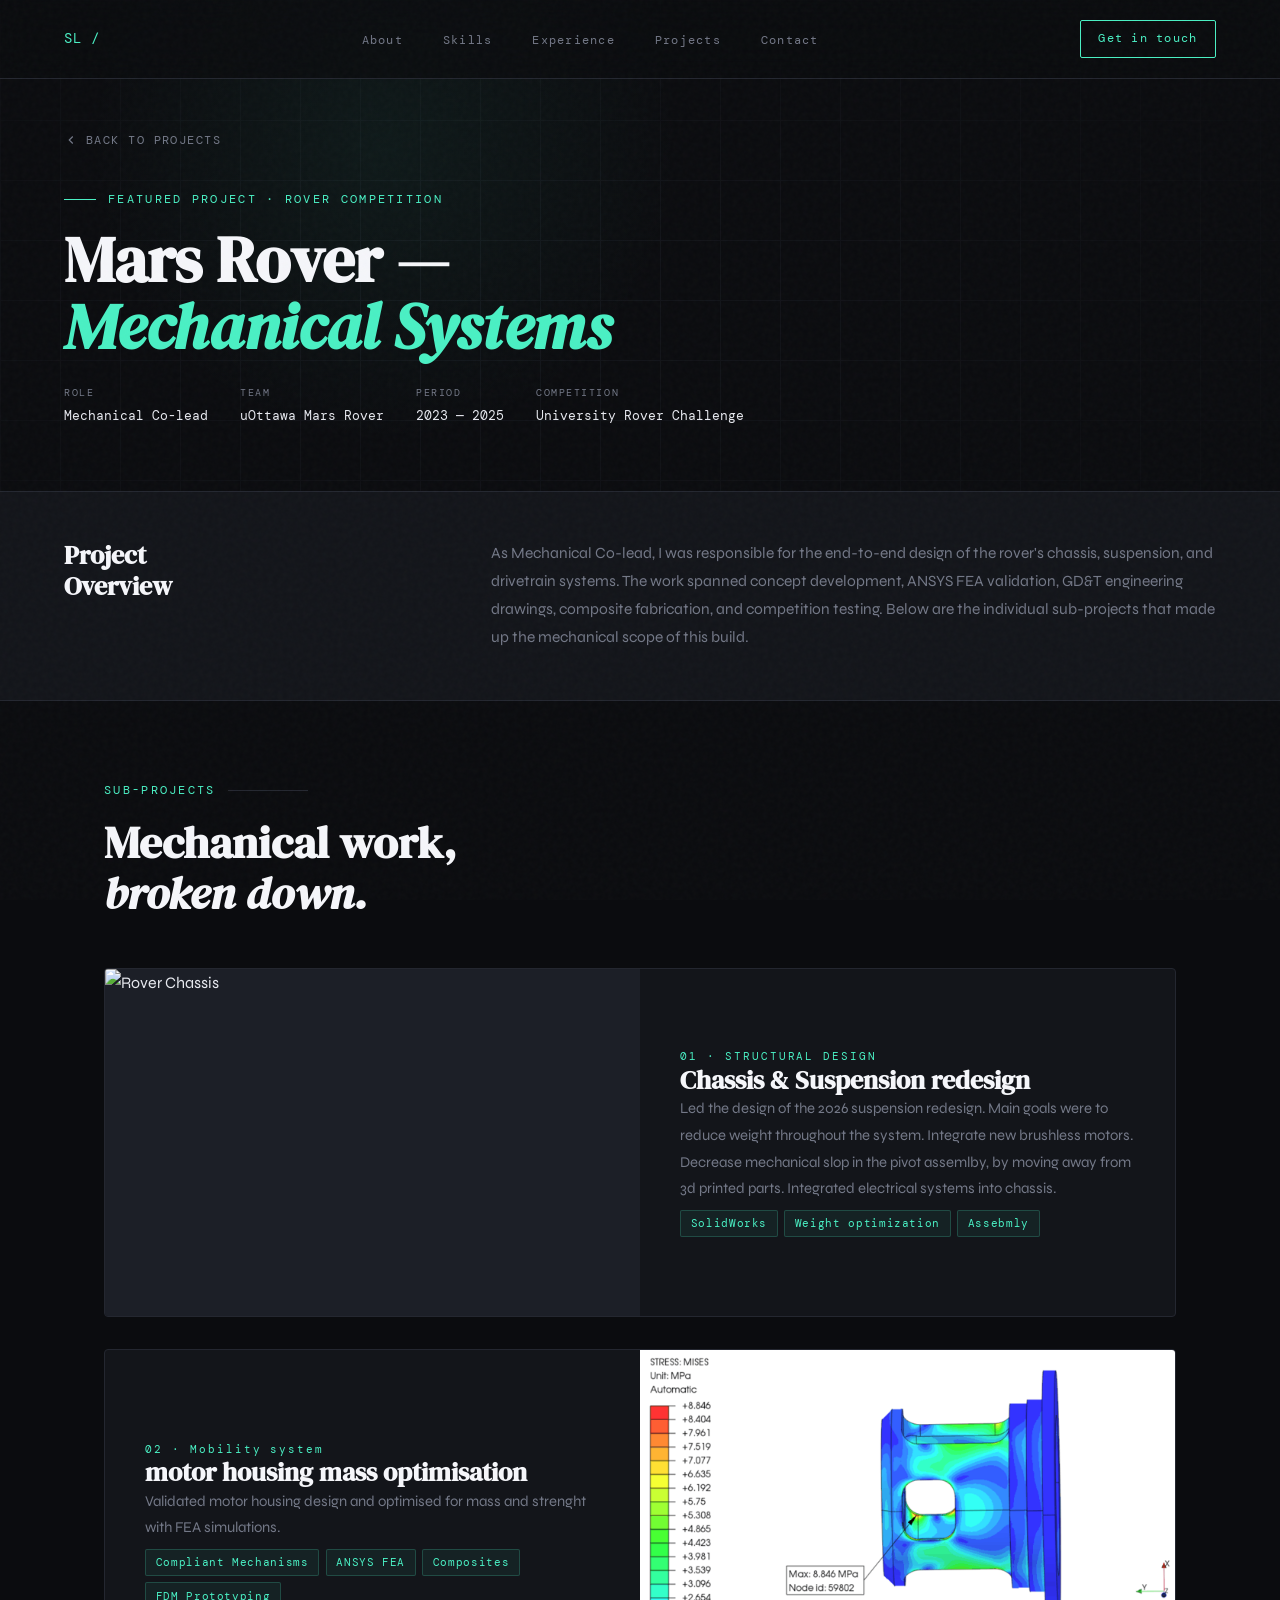
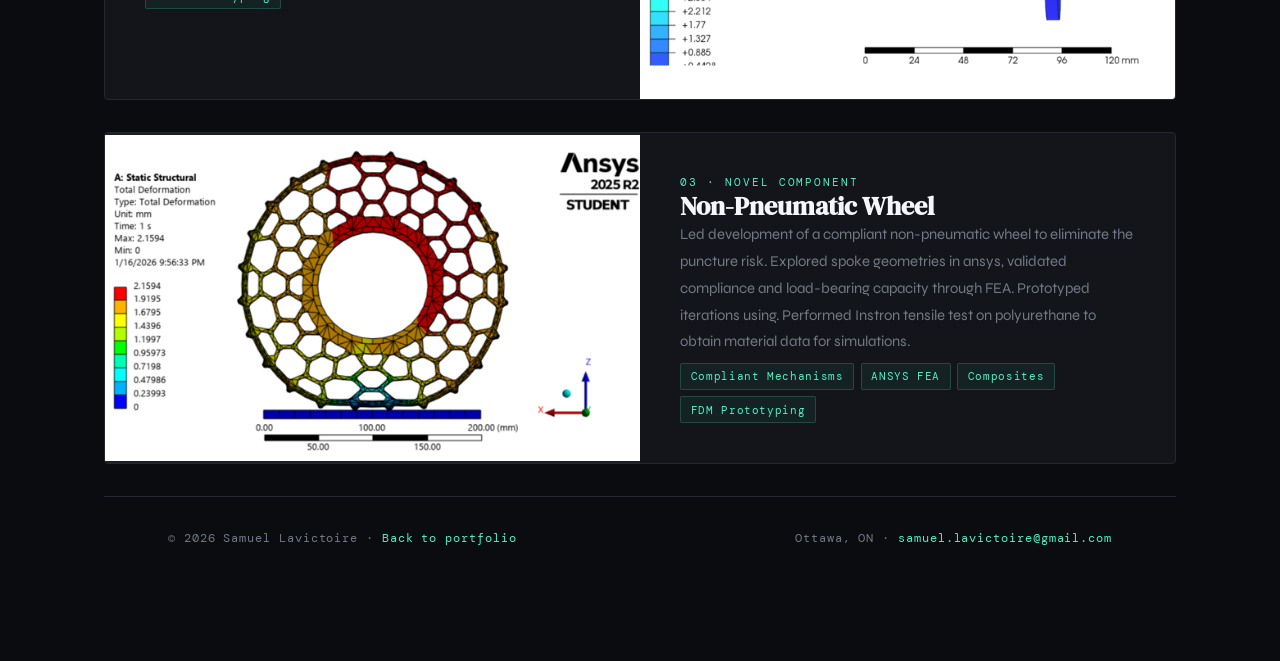
==== commit 7229a1d9: "changes to rover project page" ====
--- a/rover.html
+++ b/rover.html
@@ -158,75 +158,6 @@
         </div>
       </div>
 
-      <!-- 4. Drivetrain (reversed) -->
-      <div class="rp-card reverse">
-        <div class="rp-image">
-          <!--
-            Replace with: <img src="assets/drivetrain.jpg" alt="Drivetrain" />
-          -->
-          <div class="rp-image-placeholder">
-            <svg width="36" height="36" viewBox="0 0 24 24" fill="none" stroke="rgba(74,240,196,0.25)" stroke-width="1.5">
-              <circle cx="5" cy="12" r="3"/><circle cx="19" cy="12" r="3"/><line x1="8" y1="12" x2="16" y2="12"/>
-            </svg>
-            <span>DRIVETRAIN IMAGE</span>
-          </div>
-        </div>
-        <div class="rp-content">
-          <div class="rp-content-inner">
-            <div class="rp-label">04 · POWER TRANSMISSION</div>
-            <h3 class="rp-title">Drivetrain &amp; Motor Mounts</h3>
-            <p class="rp-desc">
-              Designed the drivetrain integration connecting six brushless DC motors to the wheel hubs,
-              including custom motor mounts, gearbox interfaces, and cable management routing. Validated
-              mount stiffness under peak motor torque loading with FEA. Coordinated with the electrical
-              sub-team to ensure thermal clearance and connector accessibility.
-            </p>
-            <div class="rp-tags">
-              <span class="rp-tag">Drivetrain</span>
-              <span class="rp-tag">Motor Integration</span>
-              <span class="rp-tag">ANSYS FEA</span>
-              <span class="rp-tag">DFM</span>
-            </div>
-          </div>
-        </div>
-      </div>
-
-      <!-- 5. Test planning -->
-      <div class="rp-card">
-        <div class="rp-image">
-          <!--
-            Replace with: <img src="assets/testing.jpg" alt="Validation Testing" />
-          -->
-          <div class="rp-image-placeholder">
-            <svg width="36" height="36" viewBox="0 0 24 24" fill="none" stroke="rgba(74,240,196,0.25)" stroke-width="1.5">
-              <polyline points="22,12 18,12 15,21 9,3 6,12 2,12"/>
-            </svg>
-            <span>TESTING IMAGE</span>
-          </div>
-        </div>
-        <div class="rp-content">
-          <div class="rp-content-inner">
-            <div class="rp-label">05 · VALIDATION</div>
-            <h3 class="rp-title">Test Planning &amp; Validation</h3>
-            <p class="rp-desc">
-              Authored the mechanical validation test plan covering static load tests, terrain traversal
-              trials, and endurance runs. Defined pass/fail criteria tied to FEA predictions and competition
-              requirements. Led field testing sessions, logged failure modes, and fed findings back into
-              design iterations before final competition submission.
-            </p>
-            <div class="rp-tags">
-              <span class="rp-tag">Test Planning</span>
-              <span class="rp-tag">Validation</span>
-              <span class="rp-tag">Technical Documentation</span>
-              <span class="rp-tag">Team Leadership</span>
-            </div>
-          </div>
-        </div>
-      </div>
- 
-    </div>
-  </div>
-
   <!-- FOOTER -->
   <footer>
     <p>© 2026 Samuel Lavictoire · <a href="index.html">Back to portfolio</a></p>
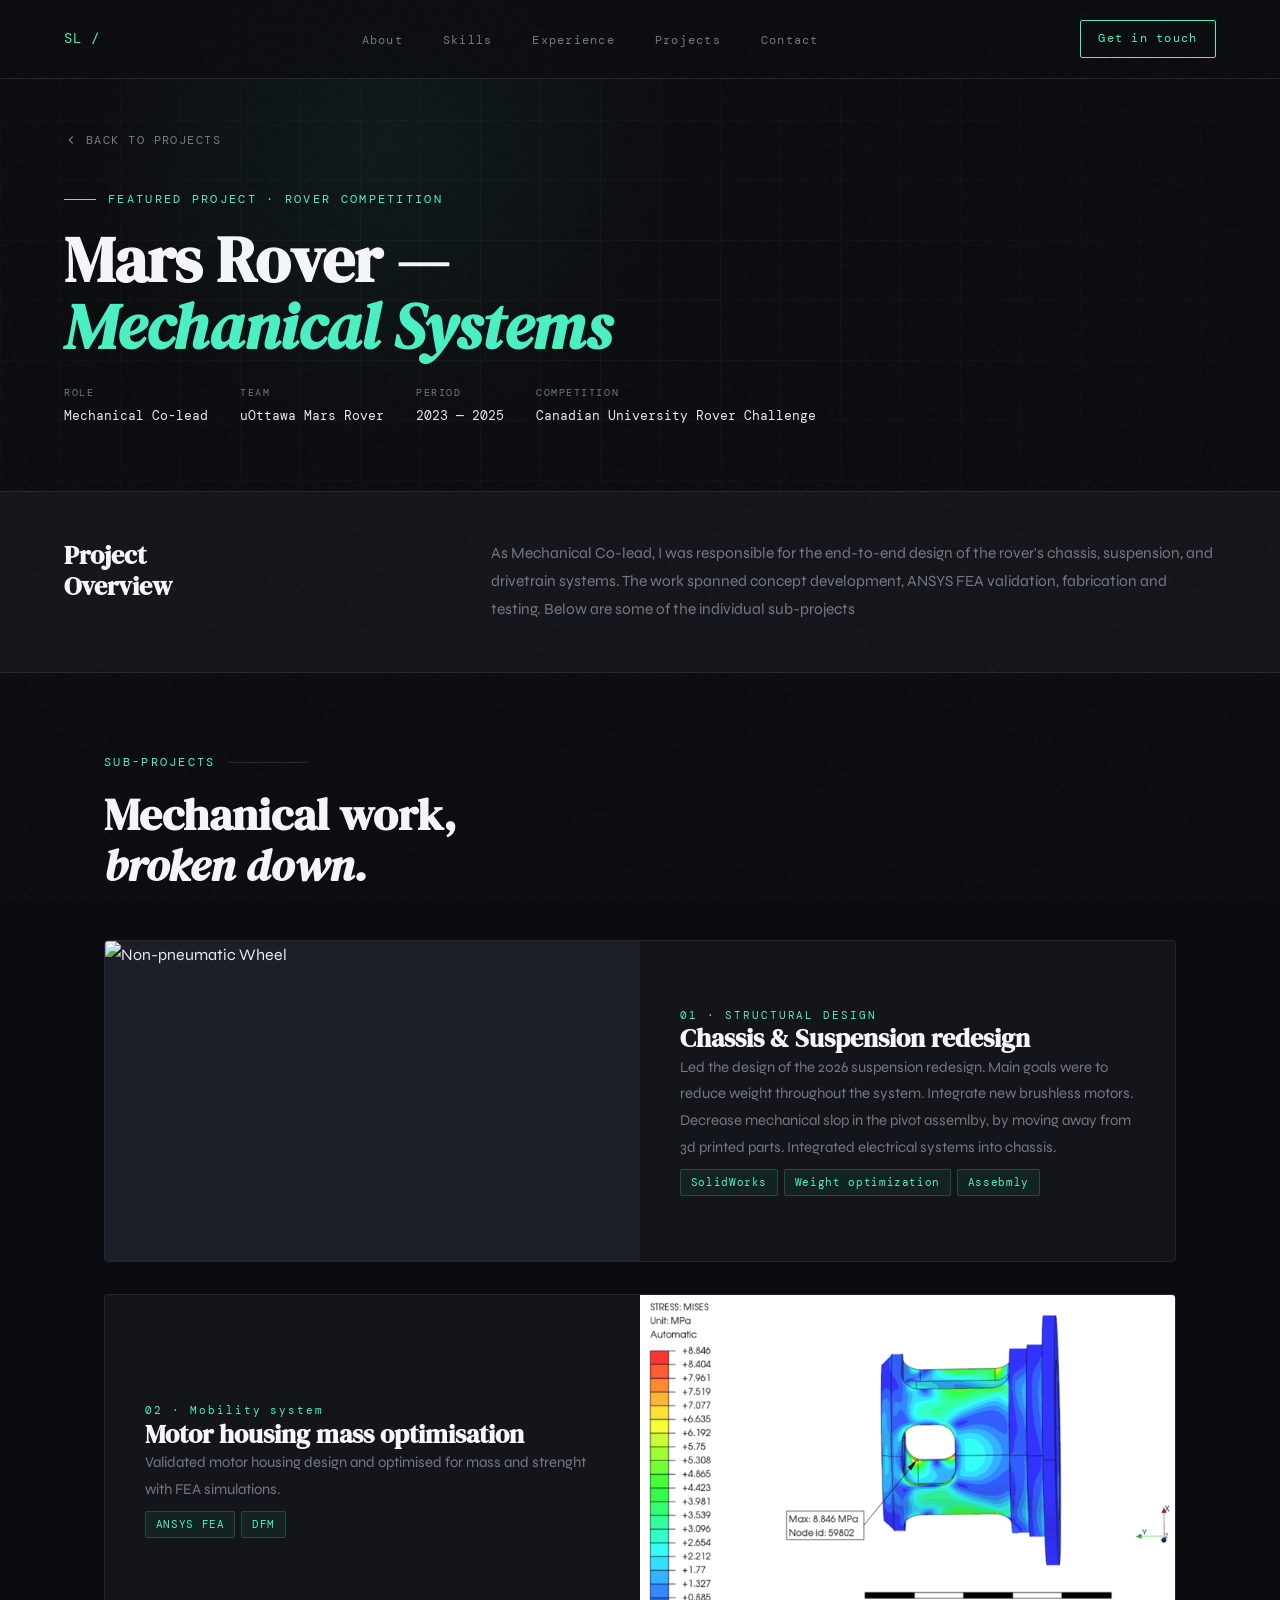
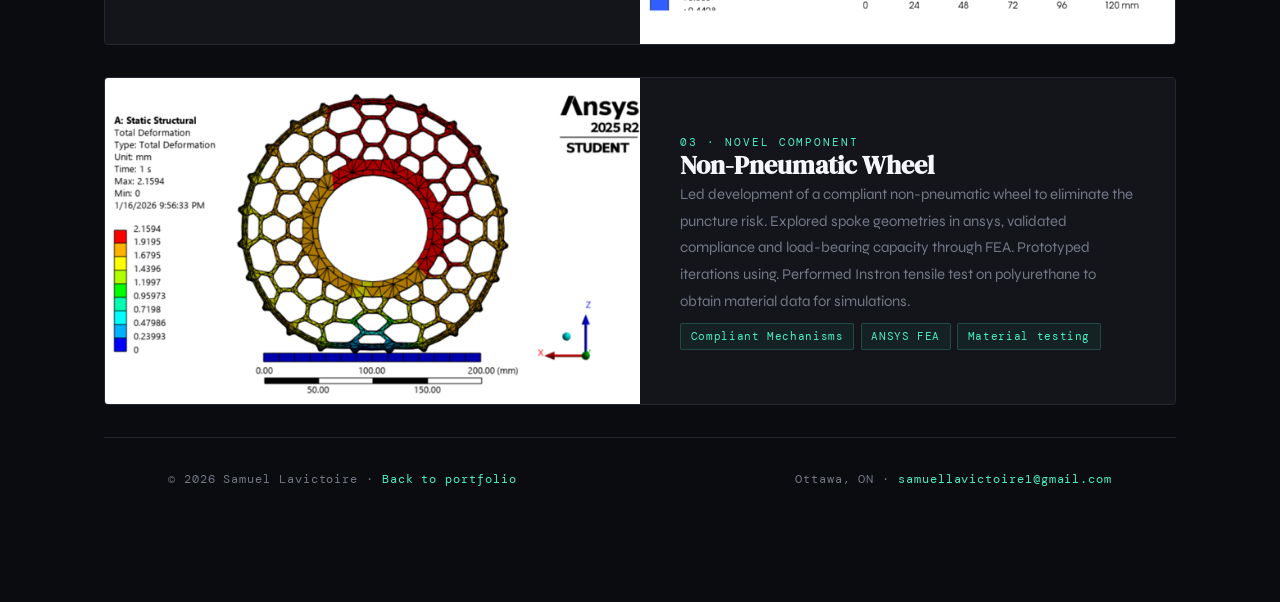
==== commit f9a37b0d: "fixed text sections" ====
--- a/rover.html
+++ b/rover.html
@@ -22,7 +22,7 @@
       <li><a href="index.html#projects">Projects</a></li>
       <li><a href="index.html#contact">Contact</a></li>
     </ul>
-    <a href="mailto:samuel.lavictoire@gmail.com" class="nav-cta">Get in touch</a>
+    <a href="mailto:samuellavictoire1@gmail.com" class="nav-cta">Get in touch</a>
   </nav>
 
   <!-- HERO -->
@@ -53,7 +53,7 @@
         </div>
         <div class="rover-meta-item">
           <span class="rover-meta-label">COMPETITION</span>
-          <span class="rover-meta-value">University Rover Challenge</span>
+          <span class="rover-meta-value">Canadian University Rover Challenge</span>
         </div>
       </div>
     </div>
@@ -66,8 +66,8 @@
       <p>
         As Mechanical Co-lead, I was responsible for the end-to-end design of the rover's chassis,
         suspension, and drivetrain systems. The work spanned concept development, ANSYS FEA validation,
-        GD&T engineering drawings, composite fabrication, and competition testing. Below are the individual
-        sub-projects that made up the mechanical scope of this build.
+        fabrication and testing. Below are some of the individual
+        sub-projects 
       </p>
     </div>
   </div>
@@ -82,25 +82,21 @@
       <!-- 1. Chassis Design -->
       <div class="rp-card">
         <div class="rp-image">
-            <img src="assets/new_suspension_design_1.jpg" alt="Rover Chassis" />
-          <div class="rp-image-placeholder">
-            <svg width="36" height="36" viewBox="0 0 24 24" fill="none" stroke="rgba(74,240,196,0.25)" stroke-width="1.5">
-              <rect x="3" y="3" width="18" height="18" rx="2"/><path d="M3 9h18M9 21V9"/>
-            </svg>
-            <span>CHASSIS IMAGE</span>
-          </div>
+          <!-- image -->
+            <img src="assets/new_suspension_design_1.jpg"  alt="Non-pneumatic Wheel">
+
         </div>
         <div class="rp-content">
           <div class="rp-content-inner">
             <div class="rp-label">01 · STRUCTURAL DESIGN</div>
             <h3 class="rp-title">Chassis  &amp; Suspension redesign</h3>
             <p class="rp-desc">
-              Led the design of the 2026 suspension redesign. Main goals were to reduce weight throughout the system. Integrate new 
+               Led the design of the 2026 suspension redesign. Main goals were to reduce weight throughout the system. Integrate new 
               brushless motors. Decrease mechanical slop in the pivot assemlby, by moving away from 3d printed parts. Integrated electrical
               systems into chassis.
             </p>
             <div class="rp-tags">
-              <span class="rp-tag">SolidWorks</span>
+             <span class="rp-tag">SolidWorks</span>
               <span class="rp-tag">Weight optimization</span>
               <span class="rp-tag">Assebmly</span>
             </div>
@@ -108,7 +104,7 @@
         </div>
       </div>
 
-      <!-- 2. Suspension (reversed) -->
+      <!-- 2. motor pod fea (reversed) -->
       <div class="rp-card reverse">
         <div class="rp-image">
           <!-- image -->
@@ -118,15 +114,13 @@
         <div class="rp-content">
           <div class="rp-content-inner">
             <div class="rp-label">02 · Mobility system</div>
-            <h3 class="rp-title">motor housing mass optimisation</h3>
+            <h3 class="rp-title">Motor housing mass optimisation</h3>
             <p class="rp-desc">
               Validated motor housing design and optimised for mass and strenght with FEA simulations.
             </p>
             <div class="rp-tags">
-              <span class="rp-tag">Compliant Mechanisms</span>
               <span class="rp-tag">ANSYS FEA</span>
-              <span class="rp-tag">Composites</span>
-              <span class="rp-tag">FDM Prototyping</span>
+              <span class="rp-tag">DFM</span>
             </div>
           </div>
         </div>
@@ -151,8 +145,7 @@
             <div class="rp-tags">
               <span class="rp-tag">Compliant Mechanisms</span>
               <span class="rp-tag">ANSYS FEA</span>
-              <span class="rp-tag">Composites</span>
-              <span class="rp-tag">FDM Prototyping</span>
+              <span class="rp-tag">Material testing</span>
             </div>
           </div>
         </div>
@@ -161,7 +154,7 @@
   <!-- FOOTER -->
   <footer>
     <p>© 2026 Samuel Lavictoire · <a href="index.html">Back to portfolio</a></p>
-    <p>Ottawa, ON · <a href="mailto:samuel.lavictoire@gmail.com">samuel.lavictoire@gmail.com</a></p>
+    <p>Ottawa, ON · <a href="mailto:samuellavictoire1@gmail.com">samuellavictoire1@gmail.com</a></p>
   </footer>
 
   <script>
--- a/style.css
+++ b/style.css
@@ -436,7 +436,8 @@
   grid-template-columns: repeat(2, 1fr);
   gap: 1.5rem;
 }
-.project-card {
+
+.project-card-nohover {
   background: var(--surface);
   border: 1px solid var(--border);
   border-radius: 4px;
@@ -447,6 +448,19 @@
   transition: border-color 0.25s, transform 0.25s;
   cursor: default;
 }
+
+.project-card {
+  background: var(--surface);
+  border: 1px solid var(--border);
+  border-radius: 4px;
+  padding: 2rem;
+  display: flex;
+  flex-direction: column;
+  gap: 0.75rem;
+  transition: border-color 0.25s, transform 0.25s;
+  cursor: default;
+}
+
 .project-card:hover { border-color: var(--accent); transform: translateY(-4px); }
 .project-card.featured {
   grid-column: span 2;
--- a/rover.css
+++ b/rover.css
@@ -159,7 +159,7 @@
   opacity: 1;
   transform: none;
 }
-.rp-card:hover { border-color: var(--accent); transform: translateY(-3px); }
+.rp-card:hover { transform: translateY(-3px); }
 .rp-card.reverse .rp-image { order: 2; }
 .rp-card.reverse .rp-content { order: 1; }
 
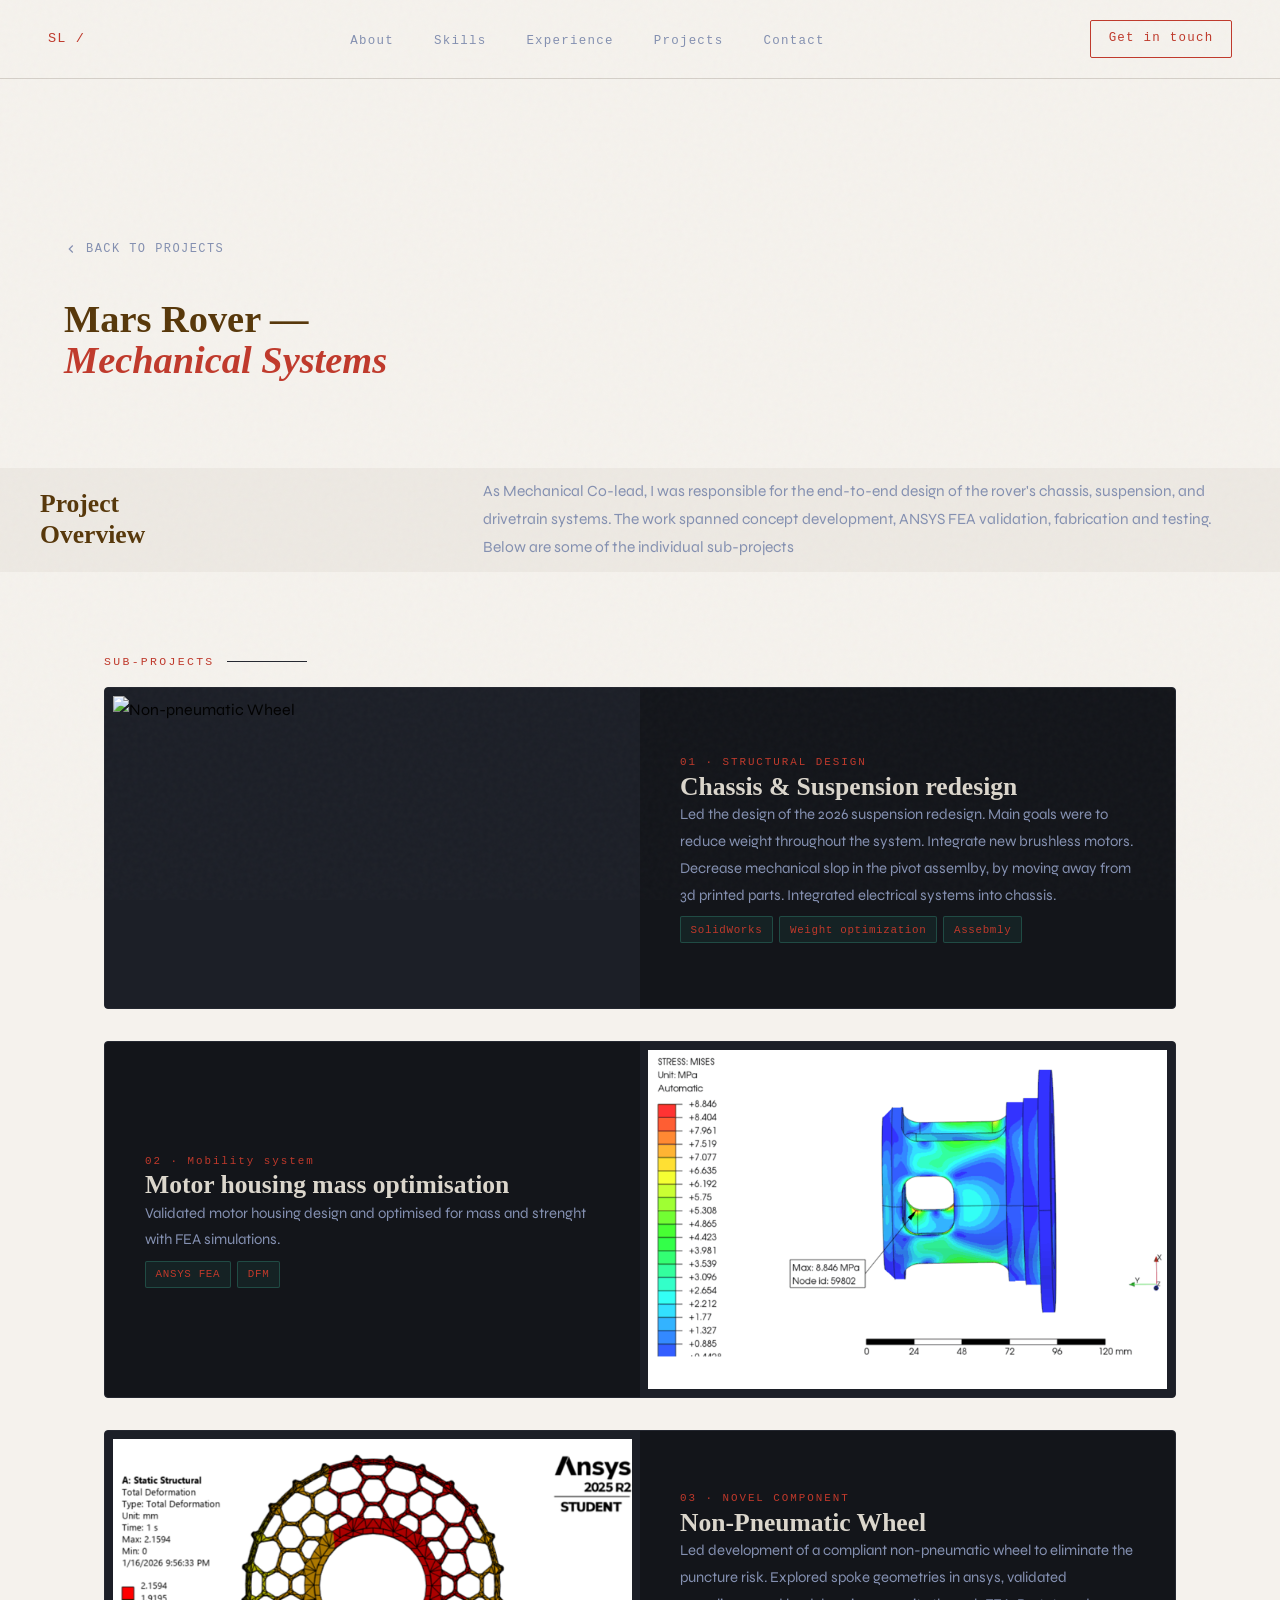
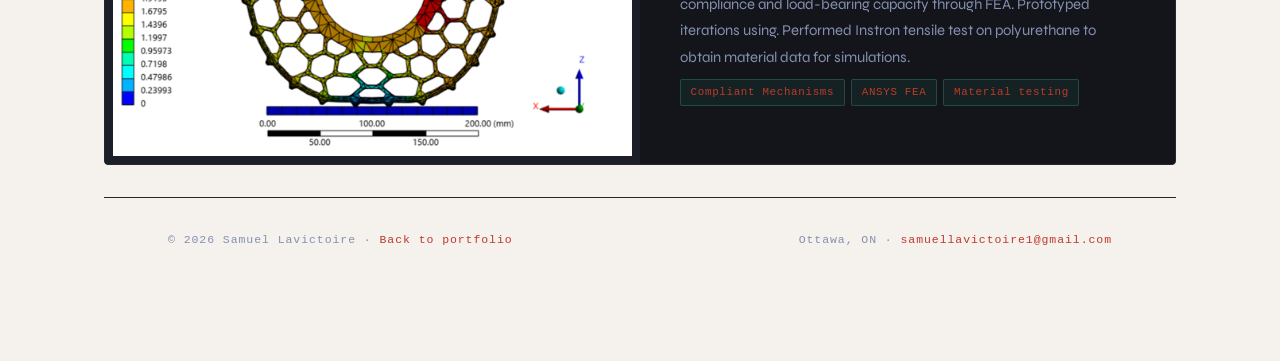
==== commit 7b3d907a: "change colour theme and content structure" ====
--- a/rover.html
+++ b/rover.html
@@ -27,8 +27,6 @@
 
   <!-- HERO -->
   <div class="rover-hero">
-    <div class="rover-hero-bg"></div>
-    <div class="rover-hero-glow"></div>
     <div class="rover-hero-inner">
       <a href="index.html#projects" class="back-link">
         <svg viewBox="0 0 24 24" fill="none" stroke="currentColor" stroke-width="2">
@@ -36,26 +34,8 @@
         </svg>
         BACK TO PROJECTS
       </a>
-      <p class="rover-hero-label">FEATURED PROJECT · ROVER COMPETITION</p>
       <h1 class="rover-hero-title">Mars Rover —<br><em>Mechanical Systems</em></h1>
-      <div class="rover-hero-meta">
-        <div class="rover-meta-item">
-          <span class="rover-meta-label">ROLE</span>
-          <span class="rover-meta-value">Mechanical Co-lead</span>
-        </div>
-        <div class="rover-meta-item">
-          <span class="rover-meta-label">TEAM</span>
-          <span class="rover-meta-value">uOttawa Mars Rover</span>
-        </div>
-        <div class="rover-meta-item">
-          <span class="rover-meta-label">PERIOD</span>
-          <span class="rover-meta-value">2023 — 2025</span>
-        </div>
-        <div class="rover-meta-item">
-          <span class="rover-meta-label">COMPETITION</span>
-          <span class="rover-meta-value">Canadian University Rover Challenge</span>
-        </div>
-      </div>
+      
     </div>
   </div>
 
@@ -75,8 +55,6 @@
   <!-- SUB-PROJECT CARDS -->
   <div class="rover-projects-section">
     <div class="section-label">SUB-PROJECTS</div>
-    <h2 class="section-heading" style="margin-bottom:3rem;">Mechanical work,<br><em>broken down.</em></h2>
-
     <div class="rover-projects-grid">
 
       <!-- 1. Chassis Design -->
--- a/style.css
+++ b/style.css
@@ -1,18 +1,31 @@
 /* ─── TOKENS ─────────────────────────────────────── */
 :root {
-  --bg:        #0b0c0f;
   --surface:   #13151a;
   --surface2:  #1c1f27;
   --border:    #242730;
-  --accent:    #4af0c4;
-  --accent2:   #4a90f0;
-  --text:      #e8eaf0;
-  --muted:     #737887;
-  --heading:   #f5f6fa;
+  --muted:     #8490b1;
   --ff-display: 'DM Serif Display', Georgia, serif;
   --ff-sans:   'Syne', sans-serif;
   --ff-mono:   'DM Mono', monospace;
   --ease:      cubic-bezier(.22,1,.36,1);
+
+  --heading:    #57370a;
+  --bg:        #f5f2ed;
+  --bg2:       #ede9e3;
+  --ink:       #dbd6cc;
+  --ink2:      #050505;
+  --ink3:      #8a8680;
+  --rule:      #d4cfc8;
+  --accent:    #c0392b;
+  --accent2:   #8b2219;
+  --white:     #faf8f4;
+
+  --ff-display: 'Playfair Display', Georgia, serif;
+  --ff-body:   'IBM Plex Sans', sans-serif;
+  --ff-mono:   'IBM Plex Mono', monospace;
+
+  --ease: cubic-bezier(.25, 0, .1, 1);
+  --ease-out: cubic-bezier(0, 0, 0.2, 1);
 }
 
 /* ─── RESET ──────────────────────────────────────── */
@@ -54,10 +67,10 @@
   display: flex;
   align-items: center;
   justify-content: space-between;
-  padding: 1.25rem 4rem;
-  background: rgba(11,12,15,0.75);
-  backdrop-filter: blur(18px);
-  border-bottom: 1px solid var(--border);
+  padding: 1.25rem 3rem;
+  background: rgba(245, 242, 237, 0.92);
+  backdrop-filter: blur(12px);
+  border-bottom: 1px solid var(--rule);
 }
 .nav-logo {
   font-family: var(--ff-mono);
@@ -348,12 +361,11 @@
   padding: 1.75rem;
   transition: border-color 0.25s;
 }
-.skill-group:hover { border-color: var(--accent2); }
 .skill-group-title {
   font-family: var(--ff-mono);
   font-size: 0.72rem;
   letter-spacing: 0.15em;
-  color: var(--accent2);
+  color: var(--ink);
   margin-bottom: 1.25rem;
 }
 .skill-tags {
@@ -368,7 +380,7 @@
   background: var(--surface2);
   border: 1px solid var(--border);
   border-radius: 2px;
-  color: var(--text);
+  color: var(--accent);
   letter-spacing: 0.06em;
 }
 
@@ -424,7 +436,7 @@
   margin-bottom: 0.75rem;
 }
 .timeline-desc {
-  color: var(--muted);
+  color: var(--ink2);
   font-size: 0.93rem;
   max-width: 580px;
 }
@@ -478,7 +490,7 @@
 .project-title {
   font-family: var(--ff-display);
   font-size: 1.35rem;
-  color: var(--heading);
+  color: var(--ink);
   line-height: 1.2;
 }
 .project-desc {
@@ -528,6 +540,22 @@
     rgba(74,240,196,0.03) 10px,
     rgba(74,240,196,0.03) 20px
   );
+}
+.project-cta {
+  display: inline-block;
+  margin-top: 1rem;
+  font-family: var(--ff-mono);
+  font-size: 0.75rem;
+  letter-spacing: 0.12em;
+  color: var(--accent);
+  border: 1px solid rgba(74,240,196,0.3);
+  padding: 0.4rem 1rem;
+  border-radius: 2px;
+  transition: background 0.2s, color 0.2s;
+}
+a.project-card:hover .project-cta {
+  background: var(--accent);
+  color: var(--bg);
 }
 
 /* ─── CONTACT ────────────────────────────────────── */
--- a/rover.css
+++ b/rover.css
@@ -8,25 +8,7 @@
   position: relative;
   overflow: hidden;
 }
-.rover-hero-bg {
-  position: absolute;
-  inset: 0;
-  background-image:
-    linear-gradient(var(--border) 1px, transparent 1px),
-    linear-gradient(90deg, var(--border) 1px, transparent 1px);
-  background-size: 60px 60px;
-  opacity: 0.3;
-  mask-image: radial-gradient(ellipse 80% 90% at 40% 60%, black 20%, transparent 100%);
-}
-.rover-hero-glow {
-  position: absolute;
-  width: 600px; height: 600px;
-  border-radius: 50%;
-  background: radial-gradient(circle, rgba(74,240,196,0.06) 0%, transparent 70%);
-  top: 30%; left: 30%;
-  transform: translate(-50%, -50%);
-  pointer-events: none;
-}
+
 .rover-hero-inner {
   position: relative;
   width: 100%;
@@ -67,11 +49,11 @@
   content: '';
   display: block;
   width: 2rem; height: 1px;
-  background: var(--accent);
+  background: var(--bg);
 }
 .rover-hero-title {
   font-family: var(--ff-display);
-  font-size: clamp(2.2rem, 5vw, 4.5rem);
+  font-size: clamp(2rem, 3vw, 4.5rem);
   color: var(--heading);
   line-height: 1.05;
   margin-bottom: 1.5rem;
@@ -104,12 +86,11 @@
 }
 
 /* ─── OVERVIEW STRIP ─────────────────────────────── */
+/* REPLACE WITH */
 .rover-overview {
-  border-top: 1px solid var(--border);
-  border-bottom: 1px solid var(--border);
-  padding: 3rem 4rem;
-  max-width: 100%;
-  background: var(--surface);
+  background: var(--bg2);
+  padding-top: 10px;
+  padding-bottom: 10px;
 }
 .rover-overview-inner {
   max-width: 1200px;
@@ -117,7 +98,7 @@
   display: grid;
   grid-template-columns: 1fr 2fr;
   gap: 4rem;
-  align-items: start;
+ align-items: center;
 }
 .rover-overview h2 {
   font-family: var(--ff-display);
@@ -174,9 +155,9 @@
 .rp-image img {
   width: 100%;
   height: 100%;
-  object-fit: cover;
+  object-fit: contain;
+  padding: 8px;
   display: block;
-  object-fit: contain;
   transition: transform 0.5s var(--ease);
 }
 .rp-card:hover .rp-image img { transform: scale(1.04); }
@@ -231,7 +212,7 @@
 .rp-title {
   font-family: var(--ff-display);
   font-size: 1.6rem;
-  color: var(--heading);
+  color: var(--ink);
   line-height: 1.15;
 }
 .rp-desc {
